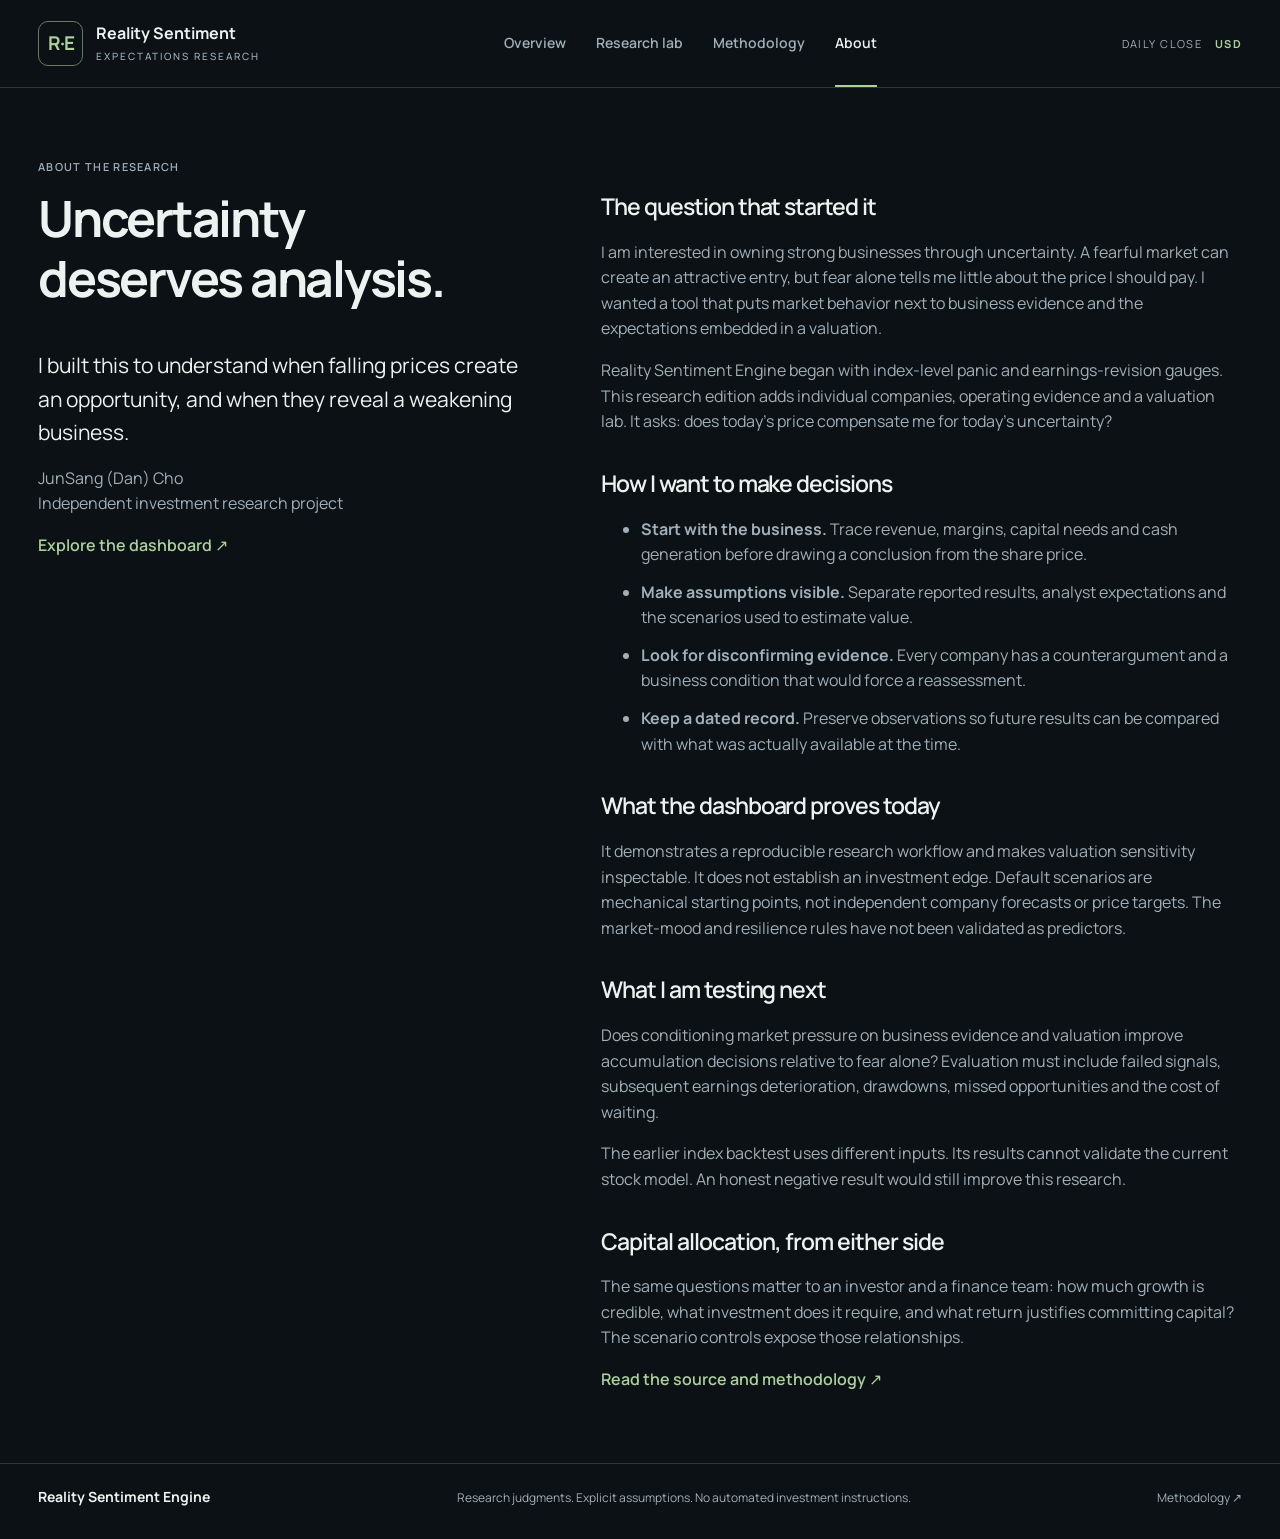
==== about.html @ 0c2c812c "Build expectations research dashboard with stock valuation lab" ====
<!doctype html>
<html lang="en"><head><meta charset="utf-8"><meta name="viewport" content="width=device-width, initial-scale=1"><meta name="theme-color" content="#0c1115"><meta name="description" content="Why JunSang (Dan) Cho built Reality Sentiment Engine, and how the project tests investing through uncertainty."><title>About the Research | Reality Sentiment Engine</title><link rel="icon" href="assets/favicon.svg" type="image/svg+xml"><link rel="preconnect" href="https://fonts.googleapis.com"><link rel="preconnect" href="https://fonts.gstatic.com" crossorigin><link href="https://fonts.googleapis.com/css2?family=Manrope:wght@400;500;600;700&display=swap" rel="stylesheet"><link rel="stylesheet" href="styles.css"></head><body>
<a class="skip" href="#main">Skip to content</a><header class="site-header"><a class="brand" href="./"><span class="brand-mark" aria-hidden="true">R·E</span><span>Reality Sentiment<span class="brand-sub">EXPECTATIONS RESEARCH</span></span></a><nav aria-label="Main navigation"><a href="./#overview">Overview</a><a href="./#research">Research lab</a><a href="./#methodology">Methodology</a><a class="active" href="about.html" aria-current="page">About</a></nav><span class="edition">DAILY CLOSE <b>USD</b></span></header>
<main id="main"><article class="about-layout"><div><p class="eyebrow">ABOUT THE RESEARCH</p><h1>Uncertainty deserves analysis.</h1><p class="about-lead">I built this to understand when falling prices create an opportunity, and when they reveal a weakening business.</p><p>JunSang (Dan) Cho<br>Independent investment research project</p><a class="text-link" href="./">Explore the dashboard ↗</a></div><div><h2>The question that started it</h2><p>I am interested in owning strong businesses through uncertainty. A fearful market can create an attractive entry, but fear alone tells me little about the price I should pay. I wanted a tool that puts market behavior next to business evidence and the expectations embedded in a valuation.</p><p>Reality Sentiment Engine began with index-level panic and earnings-revision gauges. This research edition adds individual companies, operating evidence and a valuation lab. It asks: does today's price compensate me for today's uncertainty?</p><h2>How I want to make decisions</h2><ul><li><strong>Start with the business.</strong> Trace revenue, margins, capital needs and cash generation before drawing a conclusion from the share price.</li><li><strong>Make assumptions visible.</strong> Separate reported results, analyst expectations and the scenarios used to estimate value.</li><li><strong>Look for disconfirming evidence.</strong> Every company has a counterargument and a business condition that would force a reassessment.</li><li><strong>Keep a dated record.</strong> Preserve observations so future results can be compared with what was actually available at the time.</li></ul><h2>What the dashboard proves today</h2><p>It demonstrates a reproducible research workflow and makes valuation sensitivity inspectable. It does not establish an investment edge. Default scenarios are mechanical starting points, not independent company forecasts or price targets. The market-mood and resilience rules have not been validated as predictors.</p><h2>What I am testing next</h2><p>Does conditioning market pressure on business evidence and valuation improve accumulation decisions relative to fear alone? Evaluation must include failed signals, subsequent earnings deterioration, drawdowns, missed opportunities and the cost of waiting.</p><p>The earlier index backtest uses different inputs. Its results cannot validate the current stock model. An honest negative result would still improve this research.</p><h2>Capital allocation, from either side</h2><p>The same questions matter to an investor and a finance team: how much growth is credible, what investment does it require, and what return justifies committing capital? The scenario controls expose those relationships.</p><a class="text-link" href="https://github.com/jsmc0818/reality-sentiment-engine" target="_blank" rel="noopener noreferrer">Read the source and methodology ↗</a></div></article></main><footer><a class="brand" href="./">Reality Sentiment Engine</a><p>Research judgments. Explicit assumptions. No automated investment instructions.</p><a href="./#methodology">Methodology ↗</a></footer></body></html>
---- styles.css ----
:root{color-scheme:dark;--bg:#0c1115;--surface:#11181e;--line:#293640;--text:#edf1ef;--muted:#a0afb9;--green:#b6dd84;--amber:#deb77b;--red:#e28c86;--cyan:#8abfd1;font-family:Manrope,"Avenir Next",sans-serif;font-synthesis:none;font-variant-numeric:tabular-nums}
*{box-sizing:border-box}html{scroll-behavior:smooth;scroll-padding-top:30px}body{margin:0;background:var(--bg);color:var(--text);font-size:16px;line-height:1.6}button,input,select{font:inherit}button,a,select{touch-action:manipulation}button{cursor:pointer;color:var(--text)}a{color:inherit}a,button{transition:background .18s,color .18s,border-color .18s}button:focus-visible,a:focus-visible,input:focus-visible,select:focus-visible,summary:focus-visible{outline:2px solid var(--green);outline-offset:4px}button:active{transform:translateY(1px)}[hidden]{display:none!important}h1,h2,h3,p{margin-top:0}h1,h2,h3{line-height:1.2;letter-spacing:-.045em;text-wrap:balance}h2{font-size:25px;font-weight:600}h3{font-size:23px;font-weight:600}p{margin-bottom:16px}.muted{color:var(--muted)}.small{font-size:14px}.positive{color:var(--green)}.negative{color:var(--red)}.sr-only{position:absolute;width:1px;height:1px;overflow:hidden;clip:rect(0,0,0,0);white-space:nowrap}.skip{position:absolute;left:16px;top:-70px;padding:12px 20px;background:var(--green);color:var(--bg);z-index:100}.skip:focus{top:10px}
.site-header{min-height:88px;max-width:1600px;margin:auto;display:flex;align-items:center;justify-content:space-between;padding:0 38px;gap:24px;border-bottom:1px solid var(--line)}.brand{display:flex;align-items:center;gap:13px;font-size:16px;font-weight:700;text-decoration:none;line-height:1.35;white-space:nowrap}.brand-mark{display:flex;align-items:center;justify-content:center;width:45px;height:45px;border:1px solid #647c5f;border-radius:10px;font-size:19px;letter-spacing:-1px;color:var(--green)}.brand-sub{display:block;font-size:10px;letter-spacing:.2em;color:var(--muted);margin-top:5px;font-weight:500}.site-header nav{display:flex;gap:30px;height:100%;align-items:center}.site-header nav a{position:relative;color:var(--muted);text-decoration:none;font-size:14px;font-weight:600;padding:32px 0}.site-header nav a:hover,.site-header nav .active{color:var(--text)}.site-header nav .active:after{content:"";position:absolute;height:2px;background:var(--green);left:0;right:0;bottom:0}.edition{font-size:11px;letter-spacing:.13em;color:var(--muted)}.edition b{color:var(--green);margin-left:9px}main,footer{max-width:1524px;margin:auto;padding:0 38px}.page-heading{display:flex;justify-content:space-between;gap:30px;align-items:center;padding:38px 0 22px}.eyebrow{font-size:12px;letter-spacing:.15em;color:var(--green);font-weight:700;margin:0 0 12px}.page-heading h1{font-size:clamp(28px,2.55vw,40px);margin:0 0 10px;font-weight:600}.page-heading h1 span{color:var(--muted);font-weight:400}.page-heading p:not(.eyebrow){margin:0;color:var(--muted);font-size:14px}.publication{display:flex;align-items:center;gap:8px;color:var(--muted);font-size:12px;max-width:210px}.dot{width:7px;height:7px;border-radius:50%;display:inline-block;flex:none}.green{background:var(--green)}.amber{background:var(--amber)}.red{background:var(--red)}.disclosure{display:flex;gap:22px;align-items:center;border-top:1px solid var(--line);border-bottom:1px solid var(--line);padding:12px 0;margin-bottom:24px}.tiny-label{font-size:11px;font-weight:700;letter-spacing:.13em;white-space:nowrap;color:var(--amber)}.disclosure p{font-size:12px;line-height:1.7;margin:0;color:var(--muted)}.disclosure strong{font-weight:500;color:#d8e1df}.overview-grid{display:grid;grid-template-columns:minmax(0,1fr) 300px;gap:20px}.panel{border:1px solid var(--line);background:var(--surface);border-radius:12px;overflow:hidden}.panel-heading{display:flex;align-items:flex-start;justify-content:space-between;gap:18px;padding:23px 24px 16px}.panel-heading .eyebrow{margin-bottom:8px;font-size:11px}.panel-heading h2{font-size:21px;margin:0}.panel-heading h3{margin:0}.tag{font-size:11px;letter-spacing:.06em;border:1px solid var(--line);padding:5px 8px;border-radius:4px;color:var(--muted);white-space:nowrap}.map-legend{display:flex;gap:18px;font-size:12px;color:var(--muted);padding:0 24px 16px;align-items:center}.map-legend span{display:flex;align-items:center;gap:7px}.legend-note{margin-left:auto}.map-layout{display:flex;padding:0 24px 0 16px;gap:14px}.vertical-axis{writing-mode:vertical-rl;transform:rotate(180deg);font-size:12px;color:var(--muted);text-align:center;flex:none}.map-inner{flex:1;min-width:0;position:relative;padding-left:35px}.map-y-ticks{position:absolute;left:0;top:0;bottom:31px;display:flex;flex-direction:column;justify-content:space-between;font-size:12px;color:var(--muted)}.opportunity-map{position:relative;height:300px;isolation:isolate;border:1px solid #3a4b57;border-radius:5px;background-image:linear-gradient(#ffffff04 1px,transparent 1px),linear-gradient(90deg,#ffffff04 1px,transparent 1px);background-size:10% 10%}.map-crosshair{position:absolute;pointer-events:none}.horizontal{top:50%;left:0;right:0;border-top:1px dashed #4b5c68}.vertical{left:50%;top:0;bottom:0;border-left:1px dashed #4b5c68}.map-zone{position:absolute;width:50%;height:50%;padding:15px 13px;pointer-events:none;z-index:-1;display:flex;flex-direction:column}.map-zone strong{font-size:11px;letter-spacing:.06em;color:#bdc9c0;font-weight:500}.map-zone span{font-size:11px;color:#95a5af;margin-top:3px}.zone-tl{left:0;top:0;background:linear-gradient(135deg,#b6dd840e,transparent)}.zone-tr{right:0;top:0;text-align:right}.zone-bl{left:0;bottom:0;justify-content:flex-end}.zone-br{right:0;bottom:0;text-align:right;justify-content:flex-end;background:linear-gradient(315deg,#e28c860b,transparent)}.map-point{position:absolute;display:flex;gap:6px;align-items:center;border:0;background:#0c1115eb;border-radius:20px;padding:4px 8px 4px 5px;transform:translate(-50%,-50%);font-size:12px;font-weight:700;z-index:2;white-space:nowrap;min-height:30px}.map-point:hover,.map-point.selected{background:#283b2c;outline:1px solid var(--green);z-index:3}.map-point:active{transform:translate(-50%,-50%)}.map-point i{height:10px;width:10px;border-radius:50%;box-shadow:0 0 0 3px #ffffff08}.map-point.resilient i{background:var(--green)}.map-point.mixed i{background:var(--amber)}.map-point.weakening i{background:var(--red)}.map-point.unknown i{background:var(--muted)}.map-x-labels{display:flex;justify-content:space-between;font-size:10px;color:var(--muted);padding:10px 0 0;gap:6px}.map-foot{display:flex;justify-content:space-between;gap:18px;padding:15px 24px 18px;font-size:11px;color:var(--muted)}.context-panel{display:flex;flex-direction:column}.context-panel .panel-heading{padding-bottom:9px}.context-reading{padding:14px 24px;border-bottom:1px solid var(--line)}.context-name{font-size:14px;font-weight:600;display:flex;justify-content:space-between;gap:8px}.context-name span{font-size:11px;font-weight:400;color:var(--muted)}.context-metrics{display:grid;grid-template-columns:1fr 1fr;gap:16px;margin-top:7px}.context-metrics strong{font-size:25px;font-weight:500;line-height:1.3}.context-metrics small{display:block;font-size:12px;color:var(--muted)}.context-note{font-size:12px;color:var(--muted);padding:17px 24px 0;margin-bottom:12px}.context-panel .text-link{padding:0 24px 20px;margin-top:auto;font-size:13px}.text-link{text-decoration:none;color:var(--green);font-weight:600}.text-link:hover{color:var(--text)}.context-empty{padding:16px 24px;color:var(--muted);font-size:13px}
.watchlist-panel{margin-top:20px}.filter-label{display:flex;align-items:center;gap:10px;font-size:12px;color:var(--muted)}select{background:var(--bg);color:var(--text);border:1px solid var(--line);border-radius:5px;font-size:12px;padding:8px 28px 8px 10px}.table-scroll{overflow:auto}.watchlist{border-collapse:collapse;width:100%;white-space:nowrap}.watchlist th{text-align:left;font-size:12px;font-weight:500;color:var(--muted);padding:12px 20px;border-bottom:1px solid var(--line);background:#0e151a}.watchlist td{padding:14px 20px;border-bottom:1px solid #29364099;font-size:14px}.watchlist tbody tr{cursor:pointer}.watchlist tbody tr:hover,.watchlist tbody tr.selected{background:#b6dd8406}.ticker-cell{display:flex;align-items:center;gap:12px}.ticker-icon{width:35px;height:35px;display:flex;align-items:center;justify-content:center;border-radius:8px;background:#1e2a32;color:#c0ccce;font-size:12px;font-weight:700}.ticker-cell strong{display:block;font-size:14px}.ticker-cell small,.price-cell small{display:block;color:var(--muted);font-size:12px}.price-cell strong{display:block;font-weight:600}.price-cell .positive{color:var(--green)}.price-cell .negative{color:var(--red)}.mood-track{height:3px;width:90px;background:linear-gradient(90deg,var(--amber),#667775,var(--cyan));margin:6px 0 0;position:relative;border-radius:2px}.mood-track i{height:7px;width:3px;position:absolute;background:var(--text);top:-2px}.mood-number{display:flex;gap:7px;align-items:center;font-size:12px;color:var(--muted)}.mood-number strong{font-size:14px;font-weight:600;color:var(--text)}.badge{font-size:12px;padding:4px 8px;border-radius:5px;display:inline-flex;align-items:center;gap:6px;background:#ffffff06;color:var(--muted);line-height:1.5}.badge.green{background:#b6dd8411;color:var(--green)}.badge.amber{background:#deb77b10;color:var(--amber)}.badge.red{background:#e28c8610;color:var(--red)}.row-open{border:1px solid var(--line);border-radius:5px;background:transparent;min-width:36px;min-height:36px}.row-open:hover{border-color:var(--green);color:var(--green)}.table-note{font-size:12px;color:var(--muted);padding:13px 20px;margin:0}.section-heading{display:flex;justify-content:space-between;gap:24px;align-items:end;margin-bottom:24px}.section-heading h2{font-size:34px;margin-bottom:8px}.section-heading p:not(.eyebrow){color:var(--muted);font-size:14px;margin:0}.research-section{padding:55px 0}.stock-tabs{display:flex;flex-wrap:wrap;gap:5px}.stock-tabs button{font-size:12px;min-height:38px;border:1px solid var(--line);background:transparent;border-radius:5px;padding:8px 11px}.stock-tabs button[aria-pressed=true]{background:var(--green);color:#19241b;border-color:var(--green);font-weight:700}.stock-tabs button:hover{border-color:var(--green)}.company-head{display:flex;justify-content:space-between;gap:20px;align-items:center;padding:24px;background:var(--surface);border:1px solid var(--line);border-radius:12px 12px 0 0}.company-head h3{font-size:30px;margin:0 0 7px}.company-head h3 span{font-size:14px;color:var(--muted);letter-spacing:0;font-weight:400;margin-left:10px}.company-head p{margin:0;font-size:13px;color:var(--muted)}.company-quote{text-align:right}.company-quote strong{font-size:32px;font-weight:500;line-height:1.3}.company-quote small{display:block;font-size:12px;color:var(--muted)}.stock-summary{display:grid;grid-template-columns:1.1fr 1fr 1fr;border:1px solid var(--line);border-top:0;background:var(--surface);border-radius:0 0 12px 12px}.summary-cell{padding:22px 24px;border-right:1px solid var(--line)}.summary-cell:last-child{border:0}.summary-cell .eyebrow{font-size:11px}.summary-cell h4{margin:10px 0 8px;font-size:18px;font-weight:500}.summary-cell p{font-size:14px;color:var(--muted);margin:10px 0 0}.sparkline{width:100%;height:53px;margin-top:12px;display:block}.evidence-grid{display:grid;grid-template-columns:1.3fr 1fr;gap:20px;margin-top:20px}.evidence-card,.challenge-card{padding:24px}.evidence-card h3,.challenge-card h3{font-size:21px}.metric-grid{display:grid;grid-template-columns:repeat(3,1fr);gap:22px 15px}.metric-grid dt{font-size:12px;color:var(--muted)}.metric-grid dd{margin:3px 0 0;font-size:23px;font-weight:500}.metric-grid dd small{font-size:12px;color:var(--muted);display:block}.source-line{font-size:12px;color:var(--muted);margin:20px 0 0}.source-line a{color:var(--cyan);text-decoration:none}.challenge-card{border-left:2px solid var(--amber)}.challenge-card p{font-size:14px;color:#bdc8cf}.challenge-card h4{font-size:12px;text-transform:uppercase;letter-spacing:.08em;color:var(--amber);margin:16px 0 8px}.driver-list{margin:0;padding-left:17px;font-size:14px;color:var(--muted)}.driver-list li+li{margin-top:5px}.lab-grid{display:grid;grid-template-columns:340px minmax(0,1fr);gap:20px;margin-top:20px}.assumptions-panel>p{padding:0 24px}.assumptions-panel .panel-heading{align-items:center}.quiet-button{border:1px solid var(--line);padding:7px 10px;background:transparent;border-radius:5px;font-size:12px;min-height:34px}.quiet-button:hover{border-color:var(--green)}#assumption-controls{padding:0 24px}.control{margin:19px 0}.control label{display:flex;justify-content:space-between;gap:8px;font-size:13px}.control output{color:var(--green);font-size:13px}.control input{display:block;width:100%;accent-color:var(--green);margin:10px 0;min-height:25px;cursor:pointer}.bounds{display:flex;justify-content:space-between;color:var(--muted);font-size:11px}.input-note{font-size:12px;color:var(--muted);margin:20px 0}.valuation-panel .panel-heading{padding-bottom:21px}.valuation-main{display:grid;grid-template-columns:1.1fr 1fr;gap:28px;padding:0 26px 22px}.valuation-number{font-size:46px;font-weight:500;line-height:1.2;letter-spacing:-.045em}.valuation-caption{font-size:13px;color:var(--muted);margin:8px 0}.implied-box{border-left:1px solid var(--line);padding-left:24px}.implied-number{font-size:35px;line-height:1.3;color:var(--green);letter-spacing:-.03em}.implied-box p{font-size:13px;color:var(--muted);margin-top:8px}.range-chart{margin:0 26px 20px;padding:20px;background:#0c111599;border:1px solid var(--line);border-radius:7px}.scenario-grid{display:grid;grid-template-columns:repeat(3,1fr);gap:10px}.scenario-grid>div:nth-child(2){text-align:center}.scenario-grid>div:nth-child(3){text-align:right}.scenario-grid small{display:block;font-size:11px;color:var(--muted);text-transform:uppercase;letter-spacing:.08em}.scenario-grid strong{font-size:22px;font-weight:500}.scenario-grid span{display:block;font-size:12px;color:var(--muted)}.range-line{height:5px;background:linear-gradient(90deg,#deb77b77,#b6dd84bb);border-radius:3px;margin:18px 0 10px;position:relative}.range-line i{position:absolute;top:-5px;width:3px;height:15px;background:var(--text)}.range-caption{font-size:12px;color:var(--muted);margin:0}.model-warning{font-size:13px;color:var(--amber);padding:0 26px;margin-bottom:18px}.comparison-table{border-collapse:collapse;width:100%;font-size:12px}.comparison-table td,.comparison-table th{text-align:right;padding:10px 12px;border-bottom:1px solid var(--line)}.comparison-table th:first-child,.comparison-table td:first-child{text-align:left}.comparison-table th{color:var(--muted);font-weight:500}.math-details{border-top:1px solid var(--line);padding:16px 26px}.math-details summary{font-size:14px;cursor:pointer;color:var(--muted)}.math-details p{font-size:13px;color:var(--muted);margin:16px 0 0}.math-details table{margin-top:14px}.methodology{display:grid;grid-template-columns:1fr 1.5fr;margin-bottom:48px}.method-intro{padding:35px;max-width:450px}.method-intro h2{font-size:34px;margin:16px 0}.method-intro p:not(.eyebrow){font-size:16px;color:var(--muted)}.method-intro .text-link{font-size:14px}.method-details{padding:10px 30px;border-left:1px solid var(--line)}.method-details details{border-bottom:1px solid var(--line);padding:18px 0}.method-details details:last-child{border-bottom:0}.method-details summary{font-size:14px;cursor:pointer;font-weight:500;list-style:none;padding-right:22px;position:relative}.method-details summary:after{content:"+";position:absolute;right:0;color:var(--muted)}.method-details details[open] summary:after{content:"−"}.method-details summary span{font-size:12px;margin-right:15px;color:var(--green)}.method-details p{font-size:14px;color:var(--muted);margin:16px 0 0;max-width:65ch}footer{display:flex;gap:24px;justify-content:space-between;align-items:center;padding-top:24px;padding-bottom:32px;border-top:1px solid var(--line)}footer .brand{font-size:14px}footer p,footer>a:last-child{font-size:12px;color:var(--muted);margin:0}footer>a:last-child{text-decoration:none}.error-note{padding:15px 20px;border:1px solid #deb77b44;background:#deb77b08;color:var(--amber);font-size:14px;border-radius:6px;margin:0 0 20px}.empty-state{padding:30px;text-align:center;color:var(--muted);font-size:14px}.map-empty{position:absolute;left:20%;right:20%;top:36%;padding:15px;background:#11181ef5;font-size:13px;text-align:center;z-index:4;color:var(--muted);border:1px solid var(--line);border-radius:6px}.noscript{padding:30px;text-align:center}.about-layout{display:grid;grid-template-columns:1fr 1.3fr;gap:70px;padding:70px 0}.about-layout h1{font-size:50px;max-width:600px}.about-layout h2{font-size:23px;margin-top:35px}.about-layout p,.about-layout li{color:var(--muted);max-width:65ch}.about-layout .about-lead{color:var(--text);font-size:21px;line-height:1.6}.about-layout li+li{margin-top:12px}
.map-point{width:28px;height:28px;min-height:28px;padding:0;justify-content:center;border-radius:50%;background:#0c1115}.map-point span{position:absolute;transform:translateY(var(--label-offset));font-size:11px;background:#11181eed;border-radius:3px;padding:1px 4px;pointer-events:none}.change-panel{display:grid;grid-template-columns:160px 1fr 2fr;gap:24px;align-items:start;padding:22px 24px;margin-top:20px}.change-panel .eyebrow{margin-top:7px}.change-panel strong{font-size:20px;font-weight:500}.change-panel p{font-size:13px;color:var(--muted);margin:6px 0 0}
@media(min-width:1500px){.opportunity-map{height:340px}.watchlist td{padding-top:17px;padding-bottom:17px}}
@media(max-width:1150px){main,footer,.site-header{padding-inline:24px}.edition{display:none}.overview-grid{grid-template-columns:minmax(0,1fr) 250px}.map-zone span,.legend-note{display:none}.publication{max-width:155px}.lab-grid{grid-template-columns:300px minmax(0,1fr)}.valuation-main{gap:15px}.valuation-number{font-size:38px}.implied-number{font-size:29px}.stock-tabs button{padding:8px}.section-heading{align-items:start}.metric-grid{grid-template-columns:repeat(2,1fr)}}
@media(max-width:850px){.site-header{height:auto;flex-wrap:wrap;gap:0;padding-top:18px}.site-header nav{gap:24px}.site-header nav a{padding:18px 0 14px}.overview-grid{grid-template-columns:1fr}.context-panel{display:block}#market-context{display:grid;grid-template-columns:repeat(3,1fr)}.context-reading{border-bottom:0;border-right:1px solid var(--line);padding:10px 20px}.context-name{display:block}.context-name span{display:block;margin-top:3px}.context-note{padding-top:13px}.context-panel .text-link{display:block}.context-empty{grid-column:1/-1}.page-heading{align-items:start}.page-heading h1 span{display:block;margin-top:4px}.publication{margin-top:24px}.section-heading{display:block}.stock-tabs{margin-top:20px}.lab-grid{grid-template-columns:1fr}.assumptions-panel #assumption-controls{display:grid;grid-template-columns:repeat(3,1fr);gap:0 22px}.stock-summary{grid-template-columns:1fr 1fr}.summary-cell:first-child{grid-column:1/-1;border-bottom:1px solid var(--line);border-right:0}.evidence-grid{grid-template-columns:1fr}.metric-grid{grid-template-columns:repeat(3,1fr)}.methodology{grid-template-columns:1fr}.method-intro{max-width:none}.method-details{border-left:0;border-top:1px solid var(--line)}.about-layout{grid-template-columns:1fr;gap:20px;padding-top:40px}.about-layout h1{font-size:40px}footer{flex-wrap:wrap}footer p{order:3;flex-basis:100%}}
@media(max-width:520px){main,footer,.site-header{padding-inline:16px}.site-header nav{gap:16px;width:100%;justify-content:space-between}.site-header nav a{font-size:12px}.page-heading{padding-top:27px;display:block}.page-heading h1{font-size:31px}.publication{max-width:none;margin-top:14px}.disclosure{display:block}.tiny-label{display:block;margin-bottom:5px}.panel-heading{padding:19px 17px 15px;gap:10px}.panel-heading h2{font-size:19px}.map-panel .tag{display:none}.map-legend{padding:0 17px 16px;gap:12px}.map-layout{padding:0 13px 0 6px;gap:6px}.vertical-axis{font-size:10px}.map-inner{padding-left:30px}.opportunity-map{height:280px}.map-zone{padding:10px 8px}.map-zone strong{font-size:10px;letter-spacing:0}.map-point{font-size:11px;padding:3px;gap:3px}.map-x-labels{font-size:9px}.map-x-labels span:nth-child(2){display:none}.map-foot{display:block;padding:14px 17px}.map-foot span{display:block;margin-bottom:4px}.context-reading{padding:7px 12px}.context-name{font-size:12px}.context-metrics{gap:5px}.context-metrics strong{font-size:22px}.context-metrics small{font-size:11px}.context-note{padding:14px 17px 0}.context-panel .text-link{padding:0 17px 16px}.watchlist-panel .panel-heading{display:block}.filter-label{margin-top:14px}.watchlist th,.watchlist td{padding-inline:15px}.table-note{padding:13px 17px}.research-section{padding:35px 0}.section-heading h2{font-size:30px}.company-head{padding:20px 17px;align-items:start}.company-head h3{font-size:25px}.company-head h3 span{display:block;margin:6px 0 0}.company-quote strong{font-size:26px}.stock-summary{grid-template-columns:1fr}.summary-cell{padding:18px 17px;border-right:0!important;border-bottom:1px solid var(--line)}.evidence-card,.challenge-card{padding:20px 17px}.metric-grid{gap:20px 10px;grid-template-columns:repeat(2,1fr)}.metric-grid dd{font-size:22px}.assumptions-panel #assumption-controls{grid-template-columns:repeat(2,1fr);padding:0 17px;gap:0 20px}.assumptions-panel>p{padding-inline:17px}.control label{font-size:12px}.control output{font-size:12px}.valuation-main{grid-template-columns:1fr;padding:0 17px 20px}.implied-box{border-left:0;padding:17px 0 0;border-top:1px solid var(--line)}.valuation-number{font-size:43px}.valuation-panel .tag{font-size:9px}.range-chart{margin-inline:17px;padding:15px}.scenario-grid strong{font-size:21px}.model-warning{padding-inline:17px}.math-details{padding:16px 17px}.method-intro{padding:25px 20px}.method-intro h2{font-size:30px}.method-details{padding:5px 20px}.about-layout h1{font-size:35px}}
@media(prefers-reduced-motion:reduce){html{scroll-behavior:auto}*,*:before,*:after{transition:none!important;animation:none!important}}
@media(max-width:650px){.change-panel{grid-template-columns:1fr 1.4fr;gap:18px;padding:20px 17px}.change-panel .eyebrow{grid-column:1/-1;margin:0}.map-point{padding:0}}

/* Working surface: compact hierarchy and restrained, functional color. */
:root{--green:#acd19c;--amber:#d2b78a;--red:#d79490;--surface:#12191e;--line:#2b363e}
.page-heading{padding-top:30px}.page-heading h1{font-size:30px;letter-spacing:-.035em}.eyebrow{font-size:11px;letter-spacing:.12em;font-weight:600}.panel{border-radius:8px}.panel-heading h2{font-size:20px;letter-spacing:-.025em}.panel-heading h3{font-size:21px;letter-spacing:-.025em}.watchlist th{letter-spacing:0;font-size:12px}.section-heading h2{font-size:29px;letter-spacing:-.035em}.method-intro h2{font-size:30px}.company-head{border-radius:8px 8px 0 0}.stock-summary{border-radius:0 0 8px 8px}.zone-tl{background:#acd19c04}.zone-br{background:#d7949004}.tag{letter-spacing:.03em}.table-note{line-height:1.6}.company-quote strong,.valuation-number{font-weight:500}.research-section{padding-top:44px}.publication{font-size:12px;max-width:235px}.disclosure{gap:18px}.disclosure .tiny-label{font-size:10px;letter-spacing:.07em}
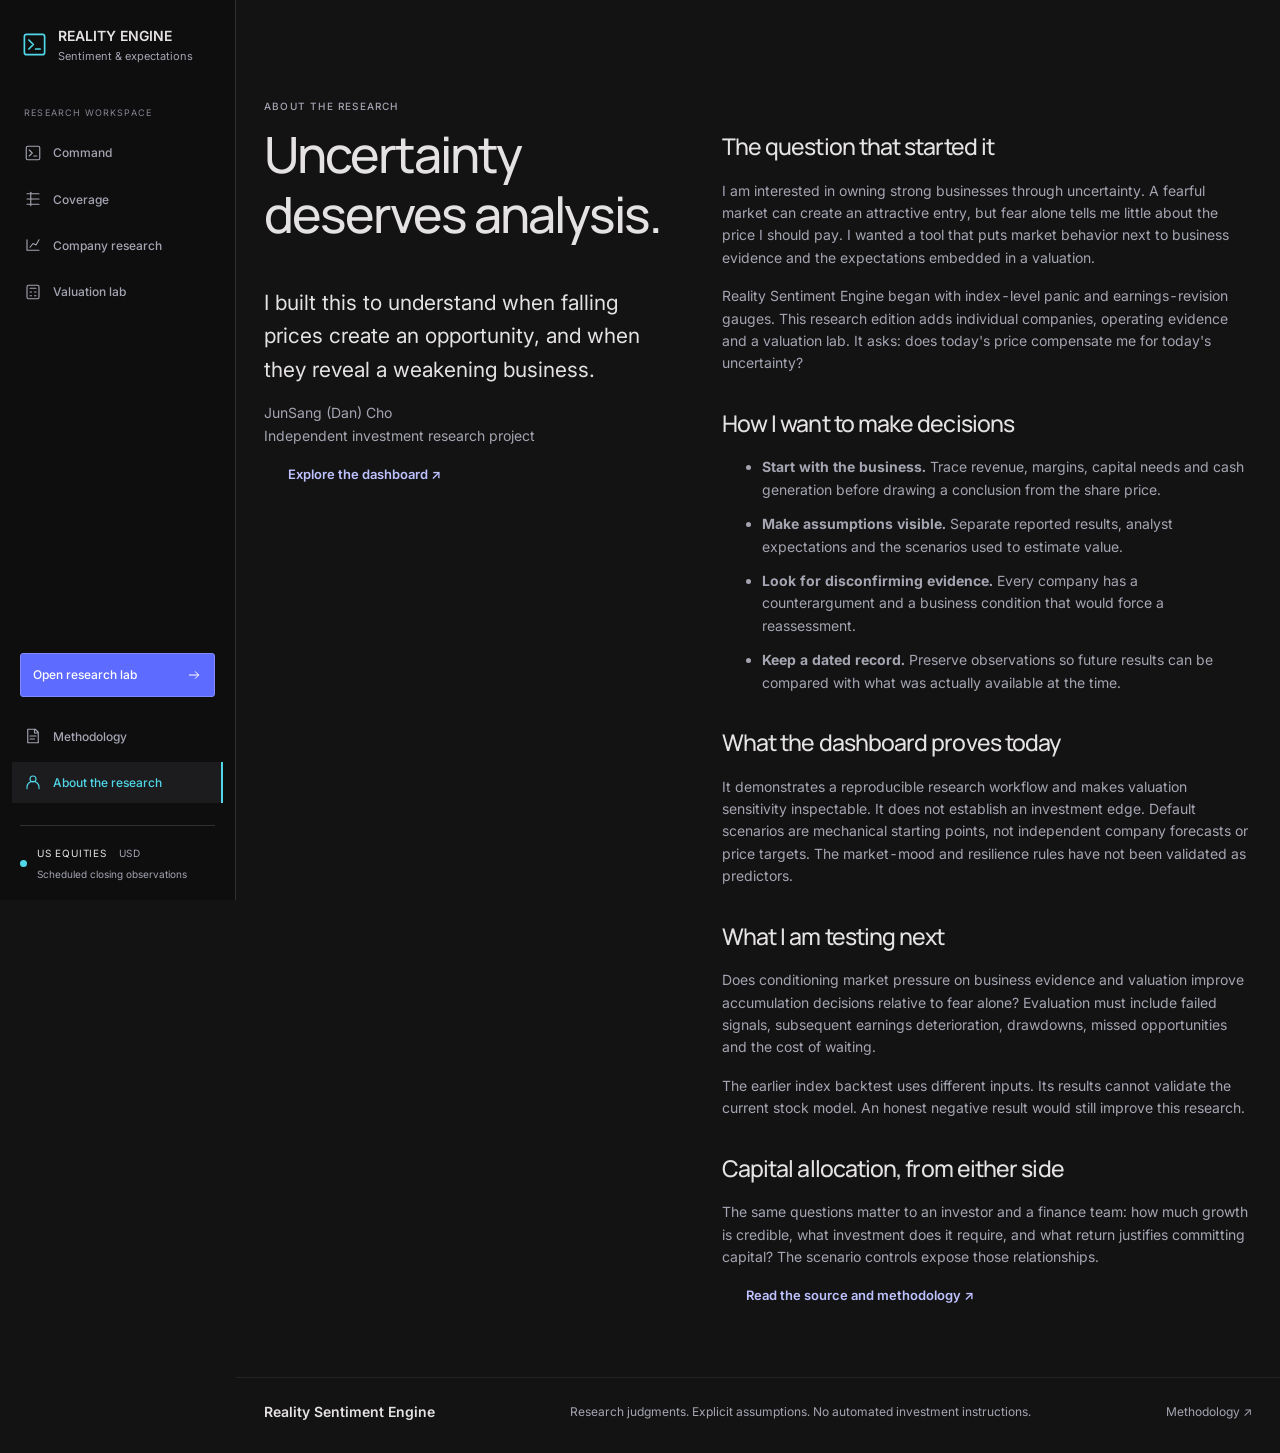
==== commit 4fa77b11: "Apply command dashboard UI and harden refresh schedule" ====
--- a/about.html
+++ b/about.html
@@ -1,4 +1,12 @@
 <!doctype html>
-<html lang="en"><head><meta charset="utf-8"><meta name="viewport" content="width=device-width, initial-scale=1"><meta name="theme-color" content="#0c1115"><meta name="description" content="Why JunSang (Dan) Cho built Reality Sentiment Engine, and how the project tests investing through uncertainty."><title>About the Research | Reality Sentiment Engine</title><link rel="icon" href="assets/favicon.svg" type="image/svg+xml"><link rel="preconnect" href="https://fonts.googleapis.com"><link rel="preconnect" href="https://fonts.gstatic.com" crossorigin><link href="https://fonts.googleapis.com/css2?family=Manrope:wght@400;500;600;700&display=swap" rel="stylesheet"><link rel="stylesheet" href="styles.css"></head><body>
-<a class="skip" href="#main">Skip to content</a><header class="site-header"><a class="brand" href="./"><span class="brand-mark" aria-hidden="true">R·E</span><span>Reality Sentiment<span class="brand-sub">EXPECTATIONS RESEARCH</span></span></a><nav aria-label="Main navigation"><a href="./#overview">Overview</a><a href="./#research">Research lab</a><a href="./#methodology">Methodology</a><a class="active" href="about.html" aria-current="page">About</a></nav><span class="edition">DAILY CLOSE <b>USD</b></span></header>
+<html lang="en"><head><meta charset="utf-8"><meta name="viewport" content="width=device-width, initial-scale=1"><meta name="theme-color" content="#131314"><meta name="description" content="Why JunSang (Dan) Cho built Reality Sentiment Engine, and how the project tests investing through uncertainty."><title>About the Research | Reality Sentiment Engine</title><link rel="icon" href="assets/favicon.svg" type="image/svg+xml"><link rel="preconnect" href="https://fonts.googleapis.com"><link rel="preconnect" href="https://fonts.gstatic.com" crossorigin><link href="https://fonts.googleapis.com/css2?family=Inter:wght@400;500;600&amp;family=Manrope:wght@400;500;600;700&amp;display=swap" rel="stylesheet"><link rel="stylesheet" href="styles.css"></head><body>
+<a class="skip" href="#main">Skip to content</a><header class="site-header">
+  <a class="brand" href="./"><span class="brand-mark" aria-hidden="true"><svg viewBox="0 0 24 24" aria-hidden="true" fill="none" stroke="currentColor" stroke-width="1.5" stroke-linecap="round" stroke-linejoin="round"><rect x="3" y="3" width="18" height="18" rx="2"/><path d="m7 8 4 4-4 4m6 0h4"/></svg></span><span>REALITY ENGINE<span class="brand-sub">Sentiment &amp; expectations</span></span></a>
+  <div class="workspace-label">RESEARCH WORKSPACE</div>
+  <nav aria-label="Main navigation"><a href="./#overview"><svg viewBox="0 0 24 24" aria-hidden="true" fill="none" stroke="currentColor" stroke-width="1.5" stroke-linecap="round" stroke-linejoin="round"><rect x="3" y="3" width="18" height="18" rx="2"/><path d="m7 8 4 4-4 4m6 0h4"/></svg><span>Command</span></a><a href="./#watchlist"><svg viewBox="0 0 24 24" aria-hidden="true" fill="none" stroke="currentColor" stroke-width="1.5" stroke-linecap="round" stroke-linejoin="round"><path d="M4 5h16M4 12h16M4 19h16"/><path d="M9 3v18"/></svg><span>Coverage</span></a><a href="./#research"><svg viewBox="0 0 24 24" aria-hidden="true" fill="none" stroke="currentColor" stroke-width="1.5" stroke-linecap="round" stroke-linejoin="round"><path d="M4 19V5m0 14h16M8 15l4-5 4 2 4-7"/></svg><span>Company research</span></a><a href="./#lab"><svg viewBox="0 0 24 24" aria-hidden="true" fill="none" stroke="currentColor" stroke-width="1.5" stroke-linecap="round" stroke-linejoin="round"><rect x="4" y="3" width="16" height="18" rx="2"/><path d="M8 7h8M8 12h2m4 0h2M8 17h2m4 0h2"/></svg><span>Valuation lab</span></a></nav>
+  <div class="sidebar-bottom"><a class="primary-link" href="./#research">Open research lab <svg viewBox="0 0 24 24" aria-hidden="true" fill="none" stroke="currentColor" stroke-width="1.5" stroke-linecap="round" stroke-linejoin="round"><path d="M5 12h14m-5-5 5 5-5 5"/></svg></a>
+    <nav aria-label="Resources"><a href="./#methodology"><svg viewBox="0 0 24 24" aria-hidden="true" fill="none" stroke="currentColor" stroke-width="1.5" stroke-linecap="round" stroke-linejoin="round"><path d="M5 3h10l4 4v14H5zM14 3v5h5M8 12h8M8 16h6"/></svg><span>Methodology</span></a><a href="about.html" class="active" aria-current="page"><svg viewBox="0 0 24 24" aria-hidden="true" fill="none" stroke="currentColor" stroke-width="1.5" stroke-linecap="round" stroke-linejoin="round"><circle cx="12" cy="8" r="4"/><path d="M4 21v-2a8 8 0 0 1 16 0v2"/></svg><span>About the research</span></a></nav>
+    <div class="edition"><span class="dot cyan"></span><span>US EQUITIES <b>USD</b><small>Scheduled closing observations</small></span></div>
+  </div>
+</header>
 <main id="main"><article class="about-layout"><div><p class="eyebrow">ABOUT THE RESEARCH</p><h1>Uncertainty deserves analysis.</h1><p class="about-lead">I built this to understand when falling prices create an opportunity, and when they reveal a weakening business.</p><p>JunSang (Dan) Cho<br>Independent investment research project</p><a class="text-link" href="./">Explore the dashboard ↗</a></div><div><h2>The question that started it</h2><p>I am interested in owning strong businesses through uncertainty. A fearful market can create an attractive entry, but fear alone tells me little about the price I should pay. I wanted a tool that puts market behavior next to business evidence and the expectations embedded in a valuation.</p><p>Reality Sentiment Engine began with index-level panic and earnings-revision gauges. This research edition adds individual companies, operating evidence and a valuation lab. It asks: does today's price compensate me for today's uncertainty?</p><h2>How I want to make decisions</h2><ul><li><strong>Start with the business.</strong> Trace revenue, margins, capital needs and cash generation before drawing a conclusion from the share price.</li><li><strong>Make assumptions visible.</strong> Separate reported results, analyst expectations and the scenarios used to estimate value.</li><li><strong>Look for disconfirming evidence.</strong> Every company has a counterargument and a business condition that would force a reassessment.</li><li><strong>Keep a dated record.</strong> Preserve observations so future results can be compared with what was actually available at the time.</li></ul><h2>What the dashboard proves today</h2><p>It demonstrates a reproducible research workflow and makes valuation sensitivity inspectable. It does not establish an investment edge. Default scenarios are mechanical starting points, not independent company forecasts or price targets. The market-mood and resilience rules have not been validated as predictors.</p><h2>What I am testing next</h2><p>Does conditioning market pressure on business evidence and valuation improve accumulation decisions relative to fear alone? Evaluation must include failed signals, subsequent earnings deterioration, drawdowns, missed opportunities and the cost of waiting.</p><p>The earlier index backtest uses different inputs. Its results cannot validate the current stock model. An honest negative result would still improve this research.</p><h2>Capital allocation, from either side</h2><p>The same questions matter to an investor and a finance team: how much growth is credible, what investment does it require, and what return justifies committing capital? The scenario controls expose those relationships.</p><a class="text-link" href="https://github.com/jsmc0818/reality-sentiment-engine" target="_blank" rel="noopener noreferrer">Read the source and methodology ↗</a></div></article></main><footer><a class="brand" href="./">Reality Sentiment Engine</a><p>Research judgments. Explicit assumptions. No automated investment instructions.</p><a href="./#methodology">Methodology ↗</a></footer></body></html>
--- a/styles.css
+++ b/styles.css
@@ -1,15 +1,18 @@
-:root{color-scheme:dark;--bg:#0c1115;--surface:#11181e;--line:#293640;--text:#edf1ef;--muted:#a0afb9;--green:#b6dd84;--amber:#deb77b;--red:#e28c86;--cyan:#8abfd1;font-family:Manrope,"Avenir Next",sans-serif;font-synthesis:none;font-variant-numeric:tabular-nums}
-*{box-sizing:border-box}html{scroll-behavior:smooth;scroll-padding-top:30px}body{margin:0;background:var(--bg);color:var(--text);font-size:16px;line-height:1.6}button,input,select{font:inherit}button,a,select{touch-action:manipulation}button{cursor:pointer;color:var(--text)}a{color:inherit}a,button{transition:background .18s,color .18s,border-color .18s}button:focus-visible,a:focus-visible,input:focus-visible,select:focus-visible,summary:focus-visible{outline:2px solid var(--green);outline-offset:4px}button:active{transform:translateY(1px)}[hidden]{display:none!important}h1,h2,h3,p{margin-top:0}h1,h2,h3{line-height:1.2;letter-spacing:-.045em;text-wrap:balance}h2{font-size:25px;font-weight:600}h3{font-size:23px;font-weight:600}p{margin-bottom:16px}.muted{color:var(--muted)}.small{font-size:14px}.positive{color:var(--green)}.negative{color:var(--red)}.sr-only{position:absolute;width:1px;height:1px;overflow:hidden;clip:rect(0,0,0,0);white-space:nowrap}.skip{position:absolute;left:16px;top:-70px;padding:12px 20px;background:var(--green);color:var(--bg);z-index:100}.skip:focus{top:10px}
-.site-header{min-height:88px;max-width:1600px;margin:auto;display:flex;align-items:center;justify-content:space-between;padding:0 38px;gap:24px;border-bottom:1px solid var(--line)}.brand{display:flex;align-items:center;gap:13px;font-size:16px;font-weight:700;text-decoration:none;line-height:1.35;white-space:nowrap}.brand-mark{display:flex;align-items:center;justify-content:center;width:45px;height:45px;border:1px solid #647c5f;border-radius:10px;font-size:19px;letter-spacing:-1px;color:var(--green)}.brand-sub{display:block;font-size:10px;letter-spacing:.2em;color:var(--muted);margin-top:5px;font-weight:500}.site-header nav{display:flex;gap:30px;height:100%;align-items:center}.site-header nav a{position:relative;color:var(--muted);text-decoration:none;font-size:14px;font-weight:600;padding:32px 0}.site-header nav a:hover,.site-header nav .active{color:var(--text)}.site-header nav .active:after{content:"";position:absolute;height:2px;background:var(--green);left:0;right:0;bottom:0}.edition{font-size:11px;letter-spacing:.13em;color:var(--muted)}.edition b{color:var(--green);margin-left:9px}main,footer{max-width:1524px;margin:auto;padding:0 38px}.page-heading{display:flex;justify-content:space-between;gap:30px;align-items:center;padding:38px 0 22px}.eyebrow{font-size:12px;letter-spacing:.15em;color:var(--green);font-weight:700;margin:0 0 12px}.page-heading h1{font-size:clamp(28px,2.55vw,40px);margin:0 0 10px;font-weight:600}.page-heading h1 span{color:var(--muted);font-weight:400}.page-heading p:not(.eyebrow){margin:0;color:var(--muted);font-size:14px}.publication{display:flex;align-items:center;gap:8px;color:var(--muted);font-size:12px;max-width:210px}.dot{width:7px;height:7px;border-radius:50%;display:inline-block;flex:none}.green{background:var(--green)}.amber{background:var(--amber)}.red{background:var(--red)}.disclosure{display:flex;gap:22px;align-items:center;border-top:1px solid var(--line);border-bottom:1px solid var(--line);padding:12px 0;margin-bottom:24px}.tiny-label{font-size:11px;font-weight:700;letter-spacing:.13em;white-space:nowrap;color:var(--amber)}.disclosure p{font-size:12px;line-height:1.7;margin:0;color:var(--muted)}.disclosure strong{font-weight:500;color:#d8e1df}.overview-grid{display:grid;grid-template-columns:minmax(0,1fr) 300px;gap:20px}.panel{border:1px solid var(--line);background:var(--surface);border-radius:12px;overflow:hidden}.panel-heading{display:flex;align-items:flex-start;justify-content:space-between;gap:18px;padding:23px 24px 16px}.panel-heading .eyebrow{margin-bottom:8px;font-size:11px}.panel-heading h2{font-size:21px;margin:0}.panel-heading h3{margin:0}.tag{font-size:11px;letter-spacing:.06em;border:1px solid var(--line);padding:5px 8px;border-radius:4px;color:var(--muted);white-space:nowrap}.map-legend{display:flex;gap:18px;font-size:12px;color:var(--muted);padding:0 24px 16px;align-items:center}.map-legend span{display:flex;align-items:center;gap:7px}.legend-note{margin-left:auto}.map-layout{display:flex;padding:0 24px 0 16px;gap:14px}.vertical-axis{writing-mode:vertical-rl;transform:rotate(180deg);font-size:12px;color:var(--muted);text-align:center;flex:none}.map-inner{flex:1;min-width:0;position:relative;padding-left:35px}.map-y-ticks{position:absolute;left:0;top:0;bottom:31px;display:flex;flex-direction:column;justify-content:space-between;font-size:12px;color:var(--muted)}.opportunity-map{position:relative;height:300px;isolation:isolate;border:1px solid #3a4b57;border-radius:5px;background-image:linear-gradient(#ffffff04 1px,transparent 1px),linear-gradient(90deg,#ffffff04 1px,transparent 1px);background-size:10% 10%}.map-crosshair{position:absolute;pointer-events:none}.horizontal{top:50%;left:0;right:0;border-top:1px dashed #4b5c68}.vertical{left:50%;top:0;bottom:0;border-left:1px dashed #4b5c68}.map-zone{position:absolute;width:50%;height:50%;padding:15px 13px;pointer-events:none;z-index:-1;display:flex;flex-direction:column}.map-zone strong{font-size:11px;letter-spacing:.06em;color:#bdc9c0;font-weight:500}.map-zone span{font-size:11px;color:#95a5af;margin-top:3px}.zone-tl{left:0;top:0;background:linear-gradient(135deg,#b6dd840e,transparent)}.zone-tr{right:0;top:0;text-align:right}.zone-bl{left:0;bottom:0;justify-content:flex-end}.zone-br{right:0;bottom:0;text-align:right;justify-content:flex-end;background:linear-gradient(315deg,#e28c860b,transparent)}.map-point{position:absolute;display:flex;gap:6px;align-items:center;border:0;background:#0c1115eb;border-radius:20px;padding:4px 8px 4px 5px;transform:translate(-50%,-50%);font-size:12px;font-weight:700;z-index:2;white-space:nowrap;min-height:30px}.map-point:hover,.map-point.selected{background:#283b2c;outline:1px solid var(--green);z-index:3}.map-point:active{transform:translate(-50%,-50%)}.map-point i{height:10px;width:10px;border-radius:50%;box-shadow:0 0 0 3px #ffffff08}.map-point.resilient i{background:var(--green)}.map-point.mixed i{background:var(--amber)}.map-point.weakening i{background:var(--red)}.map-point.unknown i{background:var(--muted)}.map-x-labels{display:flex;justify-content:space-between;font-size:10px;color:var(--muted);padding:10px 0 0;gap:6px}.map-foot{display:flex;justify-content:space-between;gap:18px;padding:15px 24px 18px;font-size:11px;color:var(--muted)}.context-panel{display:flex;flex-direction:column}.context-panel .panel-heading{padding-bottom:9px}.context-reading{padding:14px 24px;border-bottom:1px solid var(--line)}.context-name{font-size:14px;font-weight:600;display:flex;justify-content:space-between;gap:8px}.context-name span{font-size:11px;font-weight:400;color:var(--muted)}.context-metrics{display:grid;grid-template-columns:1fr 1fr;gap:16px;margin-top:7px}.context-metrics strong{font-size:25px;font-weight:500;line-height:1.3}.context-metrics small{display:block;font-size:12px;color:var(--muted)}.context-note{font-size:12px;color:var(--muted);padding:17px 24px 0;margin-bottom:12px}.context-panel .text-link{padding:0 24px 20px;margin-top:auto;font-size:13px}.text-link{text-decoration:none;color:var(--green);font-weight:600}.text-link:hover{color:var(--text)}.context-empty{padding:16px 24px;color:var(--muted);font-size:13px}
-.watchlist-panel{margin-top:20px}.filter-label{display:flex;align-items:center;gap:10px;font-size:12px;color:var(--muted)}select{background:var(--bg);color:var(--text);border:1px solid var(--line);border-radius:5px;font-size:12px;padding:8px 28px 8px 10px}.table-scroll{overflow:auto}.watchlist{border-collapse:collapse;width:100%;white-space:nowrap}.watchlist th{text-align:left;font-size:12px;font-weight:500;color:var(--muted);padding:12px 20px;border-bottom:1px solid var(--line);background:#0e151a}.watchlist td{padding:14px 20px;border-bottom:1px solid #29364099;font-size:14px}.watchlist tbody tr{cursor:pointer}.watchlist tbody tr:hover,.watchlist tbody tr.selected{background:#b6dd8406}.ticker-cell{display:flex;align-items:center;gap:12px}.ticker-icon{width:35px;height:35px;display:flex;align-items:center;justify-content:center;border-radius:8px;background:#1e2a32;color:#c0ccce;font-size:12px;font-weight:700}.ticker-cell strong{display:block;font-size:14px}.ticker-cell small,.price-cell small{display:block;color:var(--muted);font-size:12px}.price-cell strong{display:block;font-weight:600}.price-cell .positive{color:var(--green)}.price-cell .negative{color:var(--red)}.mood-track{height:3px;width:90px;background:linear-gradient(90deg,var(--amber),#667775,var(--cyan));margin:6px 0 0;position:relative;border-radius:2px}.mood-track i{height:7px;width:3px;position:absolute;background:var(--text);top:-2px}.mood-number{display:flex;gap:7px;align-items:center;font-size:12px;color:var(--muted)}.mood-number strong{font-size:14px;font-weight:600;color:var(--text)}.badge{font-size:12px;padding:4px 8px;border-radius:5px;display:inline-flex;align-items:center;gap:6px;background:#ffffff06;color:var(--muted);line-height:1.5}.badge.green{background:#b6dd8411;color:var(--green)}.badge.amber{background:#deb77b10;color:var(--amber)}.badge.red{background:#e28c8610;color:var(--red)}.row-open{border:1px solid var(--line);border-radius:5px;background:transparent;min-width:36px;min-height:36px}.row-open:hover{border-color:var(--green);color:var(--green)}.table-note{font-size:12px;color:var(--muted);padding:13px 20px;margin:0}.section-heading{display:flex;justify-content:space-between;gap:24px;align-items:end;margin-bottom:24px}.section-heading h2{font-size:34px;margin-bottom:8px}.section-heading p:not(.eyebrow){color:var(--muted);font-size:14px;margin:0}.research-section{padding:55px 0}.stock-tabs{display:flex;flex-wrap:wrap;gap:5px}.stock-tabs button{font-size:12px;min-height:38px;border:1px solid var(--line);background:transparent;border-radius:5px;padding:8px 11px}.stock-tabs button[aria-pressed=true]{background:var(--green);color:#19241b;border-color:var(--green);font-weight:700}.stock-tabs button:hover{border-color:var(--green)}.company-head{display:flex;justify-content:space-between;gap:20px;align-items:center;padding:24px;background:var(--surface);border:1px solid var(--line);border-radius:12px 12px 0 0}.company-head h3{font-size:30px;margin:0 0 7px}.company-head h3 span{font-size:14px;color:var(--muted);letter-spacing:0;font-weight:400;margin-left:10px}.company-head p{margin:0;font-size:13px;color:var(--muted)}.company-quote{text-align:right}.company-quote strong{font-size:32px;font-weight:500;line-height:1.3}.company-quote small{display:block;font-size:12px;color:var(--muted)}.stock-summary{display:grid;grid-template-columns:1.1fr 1fr 1fr;border:1px solid var(--line);border-top:0;background:var(--surface);border-radius:0 0 12px 12px}.summary-cell{padding:22px 24px;border-right:1px solid var(--line)}.summary-cell:last-child{border:0}.summary-cell .eyebrow{font-size:11px}.summary-cell h4{margin:10px 0 8px;font-size:18px;font-weight:500}.summary-cell p{font-size:14px;color:var(--muted);margin:10px 0 0}.sparkline{width:100%;height:53px;margin-top:12px;display:block}.evidence-grid{display:grid;grid-template-columns:1.3fr 1fr;gap:20px;margin-top:20px}.evidence-card,.challenge-card{padding:24px}.evidence-card h3,.challenge-card h3{font-size:21px}.metric-grid{display:grid;grid-template-columns:repeat(3,1fr);gap:22px 15px}.metric-grid dt{font-size:12px;color:var(--muted)}.metric-grid dd{margin:3px 0 0;font-size:23px;font-weight:500}.metric-grid dd small{font-size:12px;color:var(--muted);display:block}.source-line{font-size:12px;color:var(--muted);margin:20px 0 0}.source-line a{color:var(--cyan);text-decoration:none}.challenge-card{border-left:2px solid var(--amber)}.challenge-card p{font-size:14px;color:#bdc8cf}.challenge-card h4{font-size:12px;text-transform:uppercase;letter-spacing:.08em;color:var(--amber);margin:16px 0 8px}.driver-list{margin:0;padding-left:17px;font-size:14px;color:var(--muted)}.driver-list li+li{margin-top:5px}.lab-grid{display:grid;grid-template-columns:340px minmax(0,1fr);gap:20px;margin-top:20px}.assumptions-panel>p{padding:0 24px}.assumptions-panel .panel-heading{align-items:center}.quiet-button{border:1px solid var(--line);padding:7px 10px;background:transparent;border-radius:5px;font-size:12px;min-height:34px}.quiet-button:hover{border-color:var(--green)}#assumption-controls{padding:0 24px}.control{margin:19px 0}.control label{display:flex;justify-content:space-between;gap:8px;font-size:13px}.control output{color:var(--green);font-size:13px}.control input{display:block;width:100%;accent-color:var(--green);margin:10px 0;min-height:25px;cursor:pointer}.bounds{display:flex;justify-content:space-between;color:var(--muted);font-size:11px}.input-note{font-size:12px;color:var(--muted);margin:20px 0}.valuation-panel .panel-heading{padding-bottom:21px}.valuation-main{display:grid;grid-template-columns:1.1fr 1fr;gap:28px;padding:0 26px 22px}.valuation-number{font-size:46px;font-weight:500;line-height:1.2;letter-spacing:-.045em}.valuation-caption{font-size:13px;color:var(--muted);margin:8px 0}.implied-box{border-left:1px solid var(--line);padding-left:24px}.implied-number{font-size:35px;line-height:1.3;color:var(--green);letter-spacing:-.03em}.implied-box p{font-size:13px;color:var(--muted);margin-top:8px}.range-chart{margin:0 26px 20px;padding:20px;background:#0c111599;border:1px solid var(--line);border-radius:7px}.scenario-grid{display:grid;grid-template-columns:repeat(3,1fr);gap:10px}.scenario-grid>div:nth-child(2){text-align:center}.scenario-grid>div:nth-child(3){text-align:right}.scenario-grid small{display:block;font-size:11px;color:var(--muted);text-transform:uppercase;letter-spacing:.08em}.scenario-grid strong{font-size:22px;font-weight:500}.scenario-grid span{display:block;font-size:12px;color:var(--muted)}.range-line{height:5px;background:linear-gradient(90deg,#deb77b77,#b6dd84bb);border-radius:3px;margin:18px 0 10px;position:relative}.range-line i{position:absolute;top:-5px;width:3px;height:15px;background:var(--text)}.range-caption{font-size:12px;color:var(--muted);margin:0}.model-warning{font-size:13px;color:var(--amber);padding:0 26px;margin-bottom:18px}.comparison-table{border-collapse:collapse;width:100%;font-size:12px}.comparison-table td,.comparison-table th{text-align:right;padding:10px 12px;border-bottom:1px solid var(--line)}.comparison-table th:first-child,.comparison-table td:first-child{text-align:left}.comparison-table th{color:var(--muted);font-weight:500}.math-details{border-top:1px solid var(--line);padding:16px 26px}.math-details summary{font-size:14px;cursor:pointer;color:var(--muted)}.math-details p{font-size:13px;color:var(--muted);margin:16px 0 0}.math-details table{margin-top:14px}.methodology{display:grid;grid-template-columns:1fr 1.5fr;margin-bottom:48px}.method-intro{padding:35px;max-width:450px}.method-intro h2{font-size:34px;margin:16px 0}.method-intro p:not(.eyebrow){font-size:16px;color:var(--muted)}.method-intro .text-link{font-size:14px}.method-details{padding:10px 30px;border-left:1px solid var(--line)}.method-details details{border-bottom:1px solid var(--line);padding:18px 0}.method-details details:last-child{border-bottom:0}.method-details summary{font-size:14px;cursor:pointer;font-weight:500;list-style:none;padding-right:22px;position:relative}.method-details summary:after{content:"+";position:absolute;right:0;color:var(--muted)}.method-details details[open] summary:after{content:"−"}.method-details summary span{font-size:12px;margin-right:15px;color:var(--green)}.method-details p{font-size:14px;color:var(--muted);margin:16px 0 0;max-width:65ch}footer{display:flex;gap:24px;justify-content:space-between;align-items:center;padding-top:24px;padding-bottom:32px;border-top:1px solid var(--line)}footer .brand{font-size:14px}footer p,footer>a:last-child{font-size:12px;color:var(--muted);margin:0}footer>a:last-child{text-decoration:none}.error-note{padding:15px 20px;border:1px solid #deb77b44;background:#deb77b08;color:var(--amber);font-size:14px;border-radius:6px;margin:0 0 20px}.empty-state{padding:30px;text-align:center;color:var(--muted);font-size:14px}.map-empty{position:absolute;left:20%;right:20%;top:36%;padding:15px;background:#11181ef5;font-size:13px;text-align:center;z-index:4;color:var(--muted);border:1px solid var(--line);border-radius:6px}.noscript{padding:30px;text-align:center}.about-layout{display:grid;grid-template-columns:1fr 1.3fr;gap:70px;padding:70px 0}.about-layout h1{font-size:50px;max-width:600px}.about-layout h2{font-size:23px;margin-top:35px}.about-layout p,.about-layout li{color:var(--muted);max-width:65ch}.about-layout .about-lead{color:var(--text);font-size:21px;line-height:1.6}.about-layout li+li{margin-top:12px}
-.map-point{width:28px;height:28px;min-height:28px;padding:0;justify-content:center;border-radius:50%;background:#0c1115}.map-point span{position:absolute;transform:translateY(var(--label-offset));font-size:11px;background:#11181eed;border-radius:3px;padding:1px 4px;pointer-events:none}.change-panel{display:grid;grid-template-columns:160px 1fr 2fr;gap:24px;align-items:start;padding:22px 24px;margin-top:20px}.change-panel .eyebrow{margin-top:7px}.change-panel strong{font-size:20px;font-weight:500}.change-panel p{font-size:13px;color:var(--muted);margin:6px 0 0}
-@media(min-width:1500px){.opportunity-map{height:340px}.watchlist td{padding-top:17px;padding-bottom:17px}}
-@media(max-width:1150px){main,footer,.site-header{padding-inline:24px}.edition{display:none}.overview-grid{grid-template-columns:minmax(0,1fr) 250px}.map-zone span,.legend-note{display:none}.publication{max-width:155px}.lab-grid{grid-template-columns:300px minmax(0,1fr)}.valuation-main{gap:15px}.valuation-number{font-size:38px}.implied-number{font-size:29px}.stock-tabs button{padding:8px}.section-heading{align-items:start}.metric-grid{grid-template-columns:repeat(2,1fr)}}
-@media(max-width:850px){.site-header{height:auto;flex-wrap:wrap;gap:0;padding-top:18px}.site-header nav{gap:24px}.site-header nav a{padding:18px 0 14px}.overview-grid{grid-template-columns:1fr}.context-panel{display:block}#market-context{display:grid;grid-template-columns:repeat(3,1fr)}.context-reading{border-bottom:0;border-right:1px solid var(--line);padding:10px 20px}.context-name{display:block}.context-name span{display:block;margin-top:3px}.context-note{padding-top:13px}.context-panel .text-link{display:block}.context-empty{grid-column:1/-1}.page-heading{align-items:start}.page-heading h1 span{display:block;margin-top:4px}.publication{margin-top:24px}.section-heading{display:block}.stock-tabs{margin-top:20px}.lab-grid{grid-template-columns:1fr}.assumptions-panel #assumption-controls{display:grid;grid-template-columns:repeat(3,1fr);gap:0 22px}.stock-summary{grid-template-columns:1fr 1fr}.summary-cell:first-child{grid-column:1/-1;border-bottom:1px solid var(--line);border-right:0}.evidence-grid{grid-template-columns:1fr}.metric-grid{grid-template-columns:repeat(3,1fr)}.methodology{grid-template-columns:1fr}.method-intro{max-width:none}.method-details{border-left:0;border-top:1px solid var(--line)}.about-layout{grid-template-columns:1fr;gap:20px;padding-top:40px}.about-layout h1{font-size:40px}footer{flex-wrap:wrap}footer p{order:3;flex-basis:100%}}
-@media(max-width:520px){main,footer,.site-header{padding-inline:16px}.site-header nav{gap:16px;width:100%;justify-content:space-between}.site-header nav a{font-size:12px}.page-heading{padding-top:27px;display:block}.page-heading h1{font-size:31px}.publication{max-width:none;margin-top:14px}.disclosure{display:block}.tiny-label{display:block;margin-bottom:5px}.panel-heading{padding:19px 17px 15px;gap:10px}.panel-heading h2{font-size:19px}.map-panel .tag{display:none}.map-legend{padding:0 17px 16px;gap:12px}.map-layout{padding:0 13px 0 6px;gap:6px}.vertical-axis{font-size:10px}.map-inner{padding-left:30px}.opportunity-map{height:280px}.map-zone{padding:10px 8px}.map-zone strong{font-size:10px;letter-spacing:0}.map-point{font-size:11px;padding:3px;gap:3px}.map-x-labels{font-size:9px}.map-x-labels span:nth-child(2){display:none}.map-foot{display:block;padding:14px 17px}.map-foot span{display:block;margin-bottom:4px}.context-reading{padding:7px 12px}.context-name{font-size:12px}.context-metrics{gap:5px}.context-metrics strong{font-size:22px}.context-metrics small{font-size:11px}.context-note{padding:14px 17px 0}.context-panel .text-link{padding:0 17px 16px}.watchlist-panel .panel-heading{display:block}.filter-label{margin-top:14px}.watchlist th,.watchlist td{padding-inline:15px}.table-note{padding:13px 17px}.research-section{padding:35px 0}.section-heading h2{font-size:30px}.company-head{padding:20px 17px;align-items:start}.company-head h3{font-size:25px}.company-head h3 span{display:block;margin:6px 0 0}.company-quote strong{font-size:26px}.stock-summary{grid-template-columns:1fr}.summary-cell{padding:18px 17px;border-right:0!important;border-bottom:1px solid var(--line)}.evidence-card,.challenge-card{padding:20px 17px}.metric-grid{gap:20px 10px;grid-template-columns:repeat(2,1fr)}.metric-grid dd{font-size:22px}.assumptions-panel #assumption-controls{grid-template-columns:repeat(2,1fr);padding:0 17px;gap:0 20px}.assumptions-panel>p{padding-inline:17px}.control label{font-size:12px}.control output{font-size:12px}.valuation-main{grid-template-columns:1fr;padding:0 17px 20px}.implied-box{border-left:0;padding:17px 0 0;border-top:1px solid var(--line)}.valuation-number{font-size:43px}.valuation-panel .tag{font-size:9px}.range-chart{margin-inline:17px;padding:15px}.scenario-grid strong{font-size:21px}.model-warning{padding-inline:17px}.math-details{padding:16px 17px}.method-intro{padding:25px 20px}.method-intro h2{font-size:30px}.method-details{padding:5px 20px}.about-layout h1{font-size:35px}}
+/* Adapted from the selected Romer Command Dashboard in Google Stitch.
+   Native CSS keeps the static research site dependency-free. See DESIGN.md. */
+:root{color-scheme:dark;--bg:#131314;--surface:#101112;--line:#232426;--text:#e5e2e3;--muted:#a4a5b1;--green:#50d8e9;--cyan:#50d8e9;--amber:#ffb689;--red:#ffb4ab;--primary:#bec2ff;--accent:#7a85ff;--sidebar:236px;font-family:Inter,"Avenir Next",sans-serif;font-synthesis:none;font-variant-numeric:tabular-nums}
+*{box-sizing:border-box}html{scroll-behavior:smooth;scroll-padding-top:24px}body{margin:0;background:var(--bg);color:var(--text);font-size:14px;line-height:1.6}button,input,select{font:inherit}button,a,select{touch-action:manipulation}button{cursor:pointer;color:var(--text)}a{color:inherit}a,button{transition:background .16s,color .16s,border-color .16s}button:focus-visible,a:focus-visible,input:focus-visible,select:focus-visible,summary:focus-visible{outline:2px solid var(--cyan);outline-offset:4px}button:active{transform:translateY(1px)}[hidden]{display:none!important}h1,h2,h3,p{margin-top:0}h1,h2,h3{font-family:Manrope,Inter,sans-serif;font-weight:500;line-height:1.2;letter-spacing:-.04em;text-wrap:balance}h2{font-size:25px}h3{font-size:23px}p{margin-bottom:16px}.muted{color:var(--muted)}.small{font-size:13px}.positive{color:var(--green)}.negative{color:var(--red)}.sr-only{position:absolute;width:1px;height:1px;overflow:hidden;clip:rect(0,0,0,0);white-space:nowrap}.skip{position:fixed;left:16px;top:-70px;padding:12px 20px;background:var(--cyan);color:var(--bg);z-index:100}.skip:focus{top:10px}
+.site-header{position:fixed;inset:0 auto 0 0;width:var(--sidebar);display:flex;flex-direction:column;padding:26px 12px 18px;background:#0e0e0f;border-right:1px solid #303034;z-index:20;overflow-y:auto}.brand{display:flex;align-items:center;gap:10px;font-size:14px;font-weight:600;text-decoration:none;line-height:1.4;white-space:nowrap}.site-header>.brand{padding:0 8px;margin-bottom:42px}.brand-mark{display:flex;align-items:center;justify-content:center;width:28px;height:30px;color:var(--cyan)}.brand-mark svg{width:27px;height:27px}.brand-sub{display:block;font-size:11px;font-weight:400;color:var(--muted);margin-top:3px}.workspace-label{font-size:9px;letter-spacing:.13em;color:#868792;margin:0 12px 12px}.site-header nav{display:flex;flex-direction:column;gap:5px}.site-header nav a{display:flex;align-items:center;gap:11px;padding:11px 12px;color:var(--muted);text-decoration:none;font-size:12px;font-weight:500;border-right:2px solid transparent}.site-header nav svg{height:18px;width:18px;flex:none}.site-header nav a:hover{color:var(--text);background:#1c1b1d}.site-header nav a.active{background:#1c1b1d;color:var(--cyan);border-right-color:var(--cyan)}.sidebar-bottom{margin-top:auto;padding-top:35px}.primary-link{display:flex;align-items:center;justify-content:space-between;margin:0 8px 19px;padding:11px 12px;background:#5e6bff;color:#fff;text-decoration:none;border:1px solid #818bff;border-radius:3px;font-size:12px;font-weight:500}.primary-link:hover{background:#727dff}.primary-link svg{width:16px;height:16px}.edition{display:flex;align-items:center;gap:10px;margin:22px 8px 0;padding-top:19px;border-top:1px solid #303034;font-size:10px;letter-spacing:.08em;color:var(--text)}.edition b{color:var(--muted);margin-left:8px;font-weight:400}.edition small{display:block;margin-top:5px;font-size:10px;letter-spacing:0;color:var(--muted)}.cyan{background:var(--cyan)}main,footer{margin-left:var(--sidebar);padding-inline:28px;max-width:1880px}main{padding-top:28px}.page-heading{display:flex;justify-content:space-between;align-items:center;gap:24px;padding:0 0 24px}.page-heading h1{font-size:40px;letter-spacing:-.05em;margin:0 0 8px}.page-heading p:not(.eyebrow){color:var(--muted);margin:0;font-size:13px}.eyebrow{font-size:10px;font-weight:500;letter-spacing:.12em;color:var(--muted);margin:0 0 10px}.publication{font-size:11px;text-align:right;color:var(--muted);max-width:195px;padding-left:16px;border-left:1px solid var(--line)}
+.context-strip{margin-bottom:18px}#market-context{display:grid;grid-template-columns:repeat(3,minmax(0,1fr));gap:20px}.context-reading{background:var(--surface);border:1px solid var(--line);border-radius:3px;padding:17px 20px;box-shadow:inset 0 1px 0 #ffffff12}.context-name{display:flex;justify-content:space-between;align-items:center;gap:8px;font-size:11px;font-weight:500;letter-spacing:.025em}.context-name>span{font-size:10px;color:var(--muted);font-weight:400;letter-spacing:0}.context-metrics{display:grid;grid-template-columns:1fr 1fr;gap:20px;margin-top:12px}.context-metrics>div+div{border-left:1px solid var(--line);padding-left:20px}.context-metrics strong{font-family:Manrope,Inter,sans-serif;font-size:30px;line-height:1.2;font-weight:500}.context-metrics small{display:block;font-size:10px;color:var(--muted);margin-top:5px}.context-note{font-size:10px;color:var(--muted);margin:9px 0 0}#market-context>.context-empty{grid-column:1/-1;border:1px solid var(--line);margin:0}
+.signal-panel{display:flex;flex-direction:column}.signal-panel .panel-heading{border-bottom:1px solid var(--line)}.signal-panel .tag{font-size:9px}.signal-row{width:100%;display:flex;align-items:center;gap:11px;text-align:left;border:0;border-bottom:1px solid var(--line);border-left:2px solid transparent;background:transparent;padding:15px 18px}.signal-row:hover,.signal-row.selected{background:#1c1b1d}.signal-row.selected{border-left-color:var(--cyan)}.signal-row>span:nth-child(2){flex:1}.signal-row strong{font-size:12px;font-weight:500}.signal-row small{display:block;font-size:10px;color:var(--muted);margin-top:2px}.signal-row .signal-arrow{font-size:15px;color:var(--muted)}.signal-footer{padding:15px 18px;margin-top:auto;font-size:10px;color:var(--muted);display:flex;align-items:center;gap:8px}
+.dot{width:7px;height:7px;border-radius:50%;display:inline-block;flex:none}.green{background:var(--green)}.amber{background:var(--amber)}.red{background:var(--red)}.disclosure{display:flex;gap:22px;align-items:center;border-top:1px solid var(--line);border-bottom:1px solid var(--line);padding:12px 0;margin-bottom:24px}.tiny-label{font-size:11px;font-weight:700;letter-spacing:.13em;white-space:nowrap;color:var(--amber)}.disclosure p{font-size:12px;line-height:1.7;margin:0;color:var(--muted)}.disclosure strong{font-weight:500;color:#d8e1df}.overview-grid{display:grid;grid-template-columns:minmax(0,2.2fr) minmax(245px,1fr);gap:20px}.panel{border:1px solid var(--line);background:var(--surface);border-radius:4px;overflow:hidden}.panel-heading{display:flex;align-items:flex-start;justify-content:space-between;gap:18px;padding:17px 20px 14px}.panel-heading .eyebrow{margin-bottom:8px;font-size:11px}.panel-heading h2{font-size:21px;margin:0}.panel-heading h3{margin:0}.tag{font-size:11px;letter-spacing:.06em;border:1px solid var(--line);padding:5px 8px;border-radius:4px;color:var(--muted);white-space:nowrap}.map-legend{display:flex;gap:18px;font-size:12px;color:var(--muted);padding:0 24px 16px;align-items:center}.map-legend span{display:flex;align-items:center;gap:7px}.legend-note{margin-left:auto}.map-layout{display:flex;padding:0 24px 0 16px;gap:14px}.vertical-axis{writing-mode:vertical-rl;transform:rotate(180deg);font-size:12px;color:var(--muted);text-align:center;flex:none}.map-inner{flex:1;min-width:0;position:relative;padding-left:35px}.map-y-ticks{position:absolute;left:0;top:0;bottom:31px;display:flex;flex-direction:column;justify-content:space-between;font-size:12px;color:var(--muted)}.opportunity-map{position:relative;height:310px;isolation:isolate;border:1px solid #2f3034;border-radius:3px;background-image:linear-gradient(#ffffff04 1px,transparent 1px),linear-gradient(90deg,#ffffff04 1px,transparent 1px);background-size:10% 10%}.map-crosshair{position:absolute;pointer-events:none}.horizontal{top:50%;left:0;right:0;border-top:1px dashed #454655}.vertical{left:50%;top:0;bottom:0;border-left:1px dashed #454655}.map-zone{position:absolute;width:50%;height:50%;padding:15px 13px;pointer-events:none;z-index:-1;display:flex;flex-direction:column}.map-zone strong{font-size:11px;letter-spacing:.06em;color:#c6c5d8;font-weight:500}.map-zone span{font-size:11px;color:#92949f;margin-top:3px}.zone-tl{left:0;top:0;background:#50d8e904}.zone-tr{right:0;top:0;text-align:right}.zone-bl{left:0;bottom:0;justify-content:flex-end}.zone-br{right:0;bottom:0;text-align:right;justify-content:flex-end;background:#ffb4ab04}.map-point{position:absolute;display:flex;gap:6px;align-items:center;border:0;background:#101112eb;border-radius:20px;padding:4px 8px 4px 5px;transform:translate(-50%,-50%);font-size:12px;font-weight:700;z-index:2;white-space:nowrap;min-height:30px}.map-point:hover,.map-point.selected{background:#242537;outline:1px solid var(--green);z-index:3}.map-point:active{transform:translate(-50%,-50%)}.map-point i{height:10px;width:10px;border-radius:50%;box-shadow:0 0 0 3px #ffffff08}.map-point.resilient i{background:var(--green)}.map-point.mixed i{background:var(--amber)}.map-point.weakening i{background:var(--red)}.map-point.unknown i{background:var(--muted)}.map-x-labels{display:flex;justify-content:space-between;font-size:10px;color:var(--muted);padding:10px 0 0;gap:6px}.map-foot{display:flex;justify-content:space-between;gap:18px;padding:15px 24px 18px;font-size:11px;color:var(--muted)}.text-link{padding:0 24px 20px;margin-top:auto;font-size:13px}.text-link{text-decoration:none;color:var(--primary);font-weight:600}.text-link:hover{color:var(--text)}.context-empty{padding:16px 24px;color:var(--muted);font-size:13px}
+.watchlist-panel{margin-top:20px}.filter-label{display:flex;align-items:center;gap:10px;font-size:12px;color:var(--muted)}select{background:var(--bg);color:var(--text);border:1px solid var(--line);border-radius:3px;font-size:12px;padding:8px 28px 8px 10px}.table-scroll{overflow:auto}.watchlist{border-collapse:collapse;width:100%;white-space:nowrap}.watchlist th{text-align:left;font-size:12px;font-weight:500;color:var(--muted);padding:11px 16px;border-bottom:1px solid var(--line);background:#151617}.watchlist td{padding:12px 16px;border-bottom:1px solid #232426;font-size:14px}.watchlist tbody tr{cursor:pointer}.watchlist tbody tr:hover,.watchlist tbody tr.selected{background:#7a85ff09}.ticker-cell{display:flex;align-items:center;gap:12px}.ticker-icon{width:30px;height:30px;display:flex;align-items:center;justify-content:center;border-radius:4px;background:#201f21;color:#c6c5d8;font-size:12px;font-weight:700}.ticker-cell strong{display:block;font-size:14px}.ticker-cell small,.price-cell small{display:block;color:var(--muted);font-size:12px}.price-cell strong{display:block;font-weight:600}.price-cell .positive{color:var(--green)}.price-cell .negative{color:var(--red)}.mood-track{height:3px;width:90px;background:linear-gradient(90deg,var(--amber),#667775,var(--cyan));margin:6px 0 0;position:relative;border-radius:2px}.mood-track i{height:7px;width:3px;position:absolute;background:var(--text);top:-2px}.mood-number{display:flex;gap:7px;align-items:center;font-size:12px;color:var(--muted)}.mood-number strong{font-size:14px;font-weight:600;color:var(--text)}.badge{font-size:11px;padding:3px 7px;border-radius:3px;display:inline-flex;align-items:center;gap:6px;background:#ffffff06;color:var(--muted);line-height:1.5}.badge.green{background:#50d8e910;color:var(--green)}.badge.amber{background:#ffb68910;color:var(--amber)}.badge.red{background:#ffb4ab10;color:var(--red)}.row-open{border:1px solid var(--line);border-radius:3px;background:transparent;min-width:36px;min-height:36px}.row-open:hover{border-color:var(--green);color:var(--green)}.table-note{font-size:12px;color:var(--muted);padding:13px 20px;margin:0}.section-heading{display:flex;justify-content:space-between;gap:24px;align-items:end;margin-bottom:24px}.section-heading h2{font-size:30px;margin-bottom:8px}.section-heading p:not(.eyebrow){color:var(--muted);font-size:14px;margin:0}.research-section{padding:36px 0}.stock-tabs{display:flex;flex-wrap:wrap;gap:5px}.stock-tabs button{font-size:12px;min-height:38px;border:1px solid var(--line);background:transparent;border-radius:3px;padding:8px 11px}.stock-tabs button[aria-pressed=true]{background:#262739;color:var(--primary);border-color:#565b86;font-weight:700}.stock-tabs button:hover{border-color:var(--green)}.company-head{display:flex;justify-content:space-between;gap:20px;align-items:center;padding:24px;background:var(--surface);border:1px solid var(--line);border-radius:4px 4px 0 0}.company-head h3{font-size:30px;margin:0 0 7px}.company-head h3 span{font-size:14px;color:var(--muted);letter-spacing:0;font-weight:400;margin-left:10px}.company-head p{margin:0;font-size:13px;color:var(--muted)}.company-quote{text-align:right}.company-quote strong{font-size:32px;font-weight:500;line-height:1.3}.company-quote small{display:block;font-size:12px;color:var(--muted)}.stock-summary{display:grid;grid-template-columns:1.1fr 1fr 1fr;border:1px solid var(--line);border-top:0;background:var(--surface);border-radius:0 0 4px 4px}.summary-cell{padding:22px 24px;border-right:1px solid var(--line)}.summary-cell:last-child{border:0}.summary-cell .eyebrow{font-size:11px}.summary-cell h4{margin:10px 0 8px;font-size:18px;font-weight:500}.summary-cell p{font-size:14px;color:var(--muted);margin:10px 0 0}.sparkline{width:100%;height:53px;margin-top:12px;display:block}.evidence-grid{display:grid;grid-template-columns:1.3fr 1fr;gap:20px;margin-top:20px}.evidence-card,.challenge-card{padding:24px}.evidence-card h3,.challenge-card h3{font-size:21px}.metric-grid{display:grid;grid-template-columns:repeat(3,1fr);gap:22px 15px}.metric-grid dt{font-size:12px;color:var(--muted)}.metric-grid dd{margin:3px 0 0;font-size:23px;font-weight:500}.metric-grid dd small{font-size:12px;color:var(--muted);display:block}.source-line{font-size:12px;color:var(--muted);margin:20px 0 0}.source-line a{color:var(--cyan);text-decoration:none}.challenge-card{border-left:2px solid var(--amber)}.challenge-card p{font-size:14px;color:#c6c5d8}.challenge-card h4{font-size:12px;text-transform:uppercase;letter-spacing:.08em;color:var(--amber);margin:16px 0 8px}.driver-list{margin:0;padding-left:17px;font-size:14px;color:var(--muted)}.driver-list li+li{margin-top:5px}.lab-grid{display:grid;grid-template-columns:300px minmax(0,1fr);gap:20px;margin-top:20px}.assumptions-panel>p{padding:0 24px}.assumptions-panel .panel-heading{align-items:center}.quiet-button{border:1px solid var(--line);padding:7px 10px;background:transparent;border-radius:3px;font-size:12px;min-height:34px}.quiet-button:hover{border-color:var(--green)}#assumption-controls{padding:0 24px}.control{margin:19px 0}.control label{display:flex;justify-content:space-between;gap:8px;font-size:13px}.control output{color:var(--primary);font-size:13px}.control input{display:block;width:100%;accent-color:var(--accent);margin:10px 0;min-height:25px;cursor:pointer}.bounds{display:flex;justify-content:space-between;color:var(--muted);font-size:11px}.input-note{font-size:12px;color:var(--muted);margin:20px 0}.valuation-panel .panel-heading{padding-bottom:21px}.valuation-main{display:grid;grid-template-columns:1.1fr 1fr;gap:28px;padding:0 26px 22px}.valuation-number{font-size:46px;font-weight:500;line-height:1.2;letter-spacing:-.045em}.valuation-caption{font-size:13px;color:var(--muted);margin:8px 0}.implied-box{border-left:1px solid var(--line);padding-left:24px}.implied-number{font-size:35px;line-height:1.3;color:var(--green);letter-spacing:-.03em}.implied-box p{font-size:13px;color:var(--muted);margin-top:8px}.range-chart{margin:0 26px 20px;padding:20px;background:#10111299;border:1px solid var(--line);border-radius:4px}.scenario-grid{display:grid;grid-template-columns:repeat(3,1fr);gap:10px}.scenario-grid>div:nth-child(2){text-align:center}.scenario-grid>div:nth-child(3){text-align:right}.scenario-grid small{display:block;font-size:11px;color:var(--muted);text-transform:uppercase;letter-spacing:.08em}.scenario-grid strong{font-size:22px;font-weight:500}.scenario-grid span{display:block;font-size:12px;color:var(--muted)}.range-line{height:5px;background:linear-gradient(90deg,#deb77b77,#b6dd84bb);border-radius:3px;margin:18px 0 10px;position:relative}.range-line i{position:absolute;top:-5px;width:3px;height:15px;background:var(--text)}.range-caption{font-size:12px;color:var(--muted);margin:0}.model-warning{font-size:13px;color:var(--amber);padding:0 26px;margin-bottom:18px}.comparison-table{border-collapse:collapse;width:100%;font-size:12px}.comparison-table td,.comparison-table th{text-align:right;padding:10px 12px;border-bottom:1px solid var(--line)}.comparison-table th:first-child,.comparison-table td:first-child{text-align:left}.comparison-table th{color:var(--muted);font-weight:500}.math-details{border-top:1px solid var(--line);padding:16px 26px}.math-details summary{font-size:14px;cursor:pointer;color:var(--muted)}.math-details p{font-size:13px;color:var(--muted);margin:16px 0 0}.math-details table{margin-top:14px}.methodology{display:grid;grid-template-columns:1fr 1.5fr;margin-bottom:48px}.method-intro{padding:35px;max-width:450px}.method-intro h2{font-size:30px;margin:16px 0}.method-intro p:not(.eyebrow){font-size:16px;color:var(--muted)}.method-intro .text-link{font-size:14px}.method-details{padding:10px 30px;border-left:1px solid var(--line)}.method-details details{border-bottom:1px solid var(--line);padding:18px 0}.method-details details:last-child{border-bottom:0}.method-details summary{font-size:14px;cursor:pointer;font-weight:500;list-style:none;padding-right:22px;position:relative}.method-details summary:after{content:"+";position:absolute;right:0;color:var(--muted)}.method-details details[open] summary:after{content:"−"}.method-details summary span{font-size:12px;margin-right:15px;color:var(--green)}.method-details p{font-size:14px;color:var(--muted);margin:16px 0 0;max-width:65ch}footer{display:flex;gap:24px;justify-content:space-between;align-items:center;padding-top:24px;padding-bottom:32px;border-top:1px solid var(--line)}footer .brand{font-size:14px}footer p,footer>a:last-child{font-size:12px;color:var(--muted);margin:0}footer>a:last-child{text-decoration:none}.error-note{padding:15px 20px;border:1px solid #deb77b44;background:#deb77b08;color:var(--amber);font-size:14px;border-radius:6px;margin:0 0 20px}.empty-state{padding:30px;text-align:center;color:var(--muted);font-size:14px}.map-empty{position:absolute;left:20%;right:20%;top:36%;padding:15px;background:#151617f5;font-size:13px;text-align:center;z-index:4;color:var(--muted);border:1px solid var(--line);border-radius:6px}.noscript{padding:30px;text-align:center}.about-layout{display:grid;grid-template-columns:1fr 1.3fr;gap:50px;padding:70px 0}.about-layout h1{font-size:50px;max-width:600px}.about-layout h2{font-size:23px;margin-top:35px}.about-layout p,.about-layout li{color:var(--muted);max-width:65ch}.about-layout .about-lead{color:var(--text);font-size:21px;line-height:1.6}.about-layout li+li{margin-top:12px}
+.map-point{width:28px;height:28px;min-height:28px;padding:0;justify-content:center;border-radius:50%;background:#101112}.map-point span{position:absolute;transform:translateY(var(--label-offset));font-size:11px;background:#151617ed;border-radius:3px;padding:1px 4px;pointer-events:none}.change-panel{display:grid;grid-template-columns:160px 1fr 2fr;gap:24px;align-items:start;padding:22px 24px;margin-top:20px}.change-panel .eyebrow{margin-top:7px}.change-panel strong{font-size:20px;font-weight:500}.change-panel p{font-size:13px;color:var(--muted);margin:6px 0 0}
+
+/* Dense data stays in bounded scroll areas; navigation becomes a horizontal rail. */
+@media(min-width:1700px){.opportunity-map{height:360px}.context-metrics strong{font-size:34px}.watchlist td{padding-block:15px}}
+@media(max-width:1250px){:root{--sidebar:204px}main,footer{padding-inline:20px}.site-header{padding-inline:8px}.brand{font-size:12px}.overview-grid{grid-template-columns:minmax(0,1.8fr) minmax(225px,1fr)}.map-zone span,.legend-note{display:none}.map-legend{gap:12px;padding-inline:18px}.map-layout{padding-right:18px;padding-left:10px;gap:8px}.map-foot{padding-inline:18px;display:block}.map-foot span{display:block}.panel-heading{padding-inline:18px}.map-panel .tag{font-size:9px}.page-heading h1{font-size:35px}.watchlist th,.watchlist td{padding-inline:13px}.ticker-icon{display:none}.watchlist td{font-size:12px}.mood-number{font-size:10px}.badge{font-size:10px}.context-reading{padding:15px}.context-metrics{gap:12px}.context-metrics>div+div{padding-left:12px}.metric-grid{grid-template-columns:repeat(2,1fr)}.lab-grid{grid-template-columns:270px minmax(0,1fr)}.valuation-main{gap:16px}.valuation-number{font-size:36px}.implied-number{font-size:29px}.section-heading{align-items:start}.stock-tabs{max-width:310px;justify-content:flex-end}.stock-tabs button{padding-inline:9px}.about-layout{gap:30px}.about-layout h1{font-size:40px}}
+@media(max-width:1000px){.overview-grid{grid-template-columns:minmax(0,1fr)}.signal-panel{display:block}#signal-status{display:grid;grid-template-columns:repeat(2,minmax(0,1fr))}.signal-row:nth-child(odd){border-right:1px solid var(--line)}.signal-footer{margin:0}.evidence-grid,.lab-grid{grid-template-columns:1fr}.assumptions-panel #assumption-controls{display:grid;grid-template-columns:repeat(3,minmax(0,1fr));gap:0 20px}.stock-summary{grid-template-columns:1fr 1fr}.summary-cell:first-child{grid-column:1/-1;border-right:0;border-bottom:1px solid var(--line)}.methodology{grid-template-columns:1fr}.method-intro{max-width:none;padding:25px}.method-intro h2 br{display:none}.method-details{border-left:0;border-top:1px solid var(--line)}.section-heading{display:block}.stock-tabs{max-width:none;justify-content:flex-start;margin-top:18px}.about-layout{grid-template-columns:1fr;padding-top:15px}.context-name{display:block}.context-name>span{display:block;margin-top:3px}.change-panel{grid-template-columns:1fr 2fr}.change-panel>.eyebrow{grid-column:1/-1;margin:0}footer{flex-wrap:wrap}footer p{order:3;flex-basis:100%}}
+@media(max-width:760px){:root{--sidebar:0px}.site-header{position:relative;width:100%;padding:17px 18px 0;border-right:0;border-bottom:1px solid #303034;overflow:visible}.site-header>.brand{margin:0 0 15px;padding:0}.brand{font-size:14px}.brand-mark{width:26px}.brand-sub{font-size:10px}.workspace-label,.sidebar-bottom{display:none}.site-header>nav{flex-direction:row;gap:4px;overflow-x:auto;margin:0 -4px}.site-header nav a{font-size:11px;white-space:nowrap;padding:10px 9px;border-right:0;border-bottom:2px solid transparent;gap:6px}.site-header nav a.active{border-bottom-color:var(--cyan)}.site-header nav svg{width:15px;height:15px}main{padding-top:22px}.page-heading h1{font-size:32px}.publication{font-size:10px;max-width:155px}.context-metrics strong{font-size:27px}.context-reading{padding:14px 12px}#market-context{gap:10px}.context-metrics{gap:8px}.context-metrics>div+div{padding-left:8px}.context-metrics small{font-size:9px}.page-heading p:not(.eyebrow){font-size:12px}.context-note{font-size:10px}.map-zone span{display:block}.map-panel .tag{display:none}.company-head h3{font-size:26px}.valuation-number{font-size:40px}.about-layout h1{font-size:38px}}
+@media(max-width:480px){main,footer{padding-inline:14px}.site-header{padding-inline:14px}.site-header nav a{padding-inline:7px;font-size:10px}.site-header nav svg{width:14px;height:14px}.page-heading{display:block;padding-bottom:18px}.page-heading h1{font-size:31px}.publication{max-width:none;text-align:left;border:0;padding:0;margin-top:12px}.context-reading{padding:12px 9px}.context-name{font-size:10px}.context-name>span{font-size:9px}.context-metrics{gap:8px}.context-metrics strong{font-size:25px}.context-metrics>div+div{border:0;padding:0}.context-metrics small{font-size:9px;line-height:1.4}.context-note{line-height:1.5}.panel-heading{padding:16px 15px 13px;gap:10px}.panel-heading h2{font-size:19px}.map-legend{padding:0 15px 13px;gap:12px;font-size:11px}.map-layout{padding:0 12px 0 5px;gap:5px}.vertical-axis{font-size:10px}.map-inner{padding-left:28px}.opportunity-map{height:275px}.map-zone{padding:10px 8px}.map-zone strong{font-size:9px;letter-spacing:0}.map-zone span{display:none}.map-point span{font-size:10px}.map-x-labels{font-size:8px}.map-x-labels span:nth-child(2){display:none}.map-foot{padding:13px 15px;font-size:10px}.signal-row{padding:13px 12px;gap:8px}.signal-row small{font-size:9px}.signal-row .signal-arrow{display:none}.signal-footer{font-size:9px}.watchlist-panel .panel-heading{display:block}.filter-label{margin-top:12px}.table-note{padding:12px 15px;font-size:11px}.section-heading h2{font-size:27px}.section-heading p:not(.eyebrow){font-size:12px}.stock-tabs{gap:4px}.stock-tabs button{font-size:11px;padding:7px;min-height:36px}.company-head{padding:18px 15px;align-items:start}.company-head h3{font-size:24px}.company-head h3 span{display:block;margin:5px 0 0;font-size:12px}.company-quote strong{font-size:25px}.company-quote small{font-size:10px}.stock-summary{grid-template-columns:1fr}.summary-cell{padding:18px 15px;border-right:0!important;border-bottom:1px solid var(--line)}.summary-cell p{font-size:13px}.evidence-card,.challenge-card{padding:20px 15px}.metric-grid{gap:20px 12px}.metric-grid dd{font-size:22px}.metric-grid dt,.metric-grid dd small{font-size:11px}.change-panel{padding:18px 15px;gap:15px}.change-panel strong{font-size:18px}.change-panel p{font-size:12px}.assumptions-panel #assumption-controls{grid-template-columns:repeat(2,minmax(0,1fr));padding:0 15px;gap:0 18px}.assumptions-panel>p{padding-inline:15px}.control label,.control output{font-size:11px}.valuation-main{grid-template-columns:1fr;padding:0 15px 18px}.implied-box{border-left:0;border-top:1px solid var(--line);padding:17px 0 0}.valuation-panel .tag{font-size:8px}.range-chart{margin-inline:15px;padding:14px}.scenario-grid strong{font-size:20px}.scenario-grid span{font-size:10px}.model-warning{padding-inline:15px;font-size:12px}.math-details{padding:15px}.method-intro{padding:23px 18px}.method-details{padding:5px 18px}.method-details summary,.method-details p{font-size:13px}.about-layout h1{font-size:34px}footer{gap:16px}footer .brand{font-size:12px}}
 @media(prefers-reduced-motion:reduce){html{scroll-behavior:auto}*,*:before,*:after{transition:none!important;animation:none!important}}
-@media(max-width:650px){.change-panel{grid-template-columns:1fr 1.4fr;gap:18px;padding:20px 17px}.change-panel .eyebrow{grid-column:1/-1;margin:0}.map-point{padding:0}}
-
-/* Working surface: compact hierarchy and restrained, functional color. */
-:root{--green:#acd19c;--amber:#d2b78a;--red:#d79490;--surface:#12191e;--line:#2b363e}
-.page-heading{padding-top:30px}.page-heading h1{font-size:30px;letter-spacing:-.035em}.eyebrow{font-size:11px;letter-spacing:.12em;font-weight:600}.panel{border-radius:8px}.panel-heading h2{font-size:20px;letter-spacing:-.025em}.panel-heading h3{font-size:21px;letter-spacing:-.025em}.watchlist th{letter-spacing:0;font-size:12px}.section-heading h2{font-size:29px;letter-spacing:-.035em}.method-intro h2{font-size:30px}.company-head{border-radius:8px 8px 0 0}.stock-summary{border-radius:0 0 8px 8px}.zone-tl{background:#acd19c04}.zone-br{background:#d7949004}.tag{letter-spacing:.03em}.table-note{line-height:1.6}.company-quote strong,.valuation-number{font-weight:500}.research-section{padding-top:44px}.publication{font-size:12px;max-width:235px}.disclosure{gap:18px}.disclosure .tiny-label{font-size:10px;letter-spacing:.07em}
